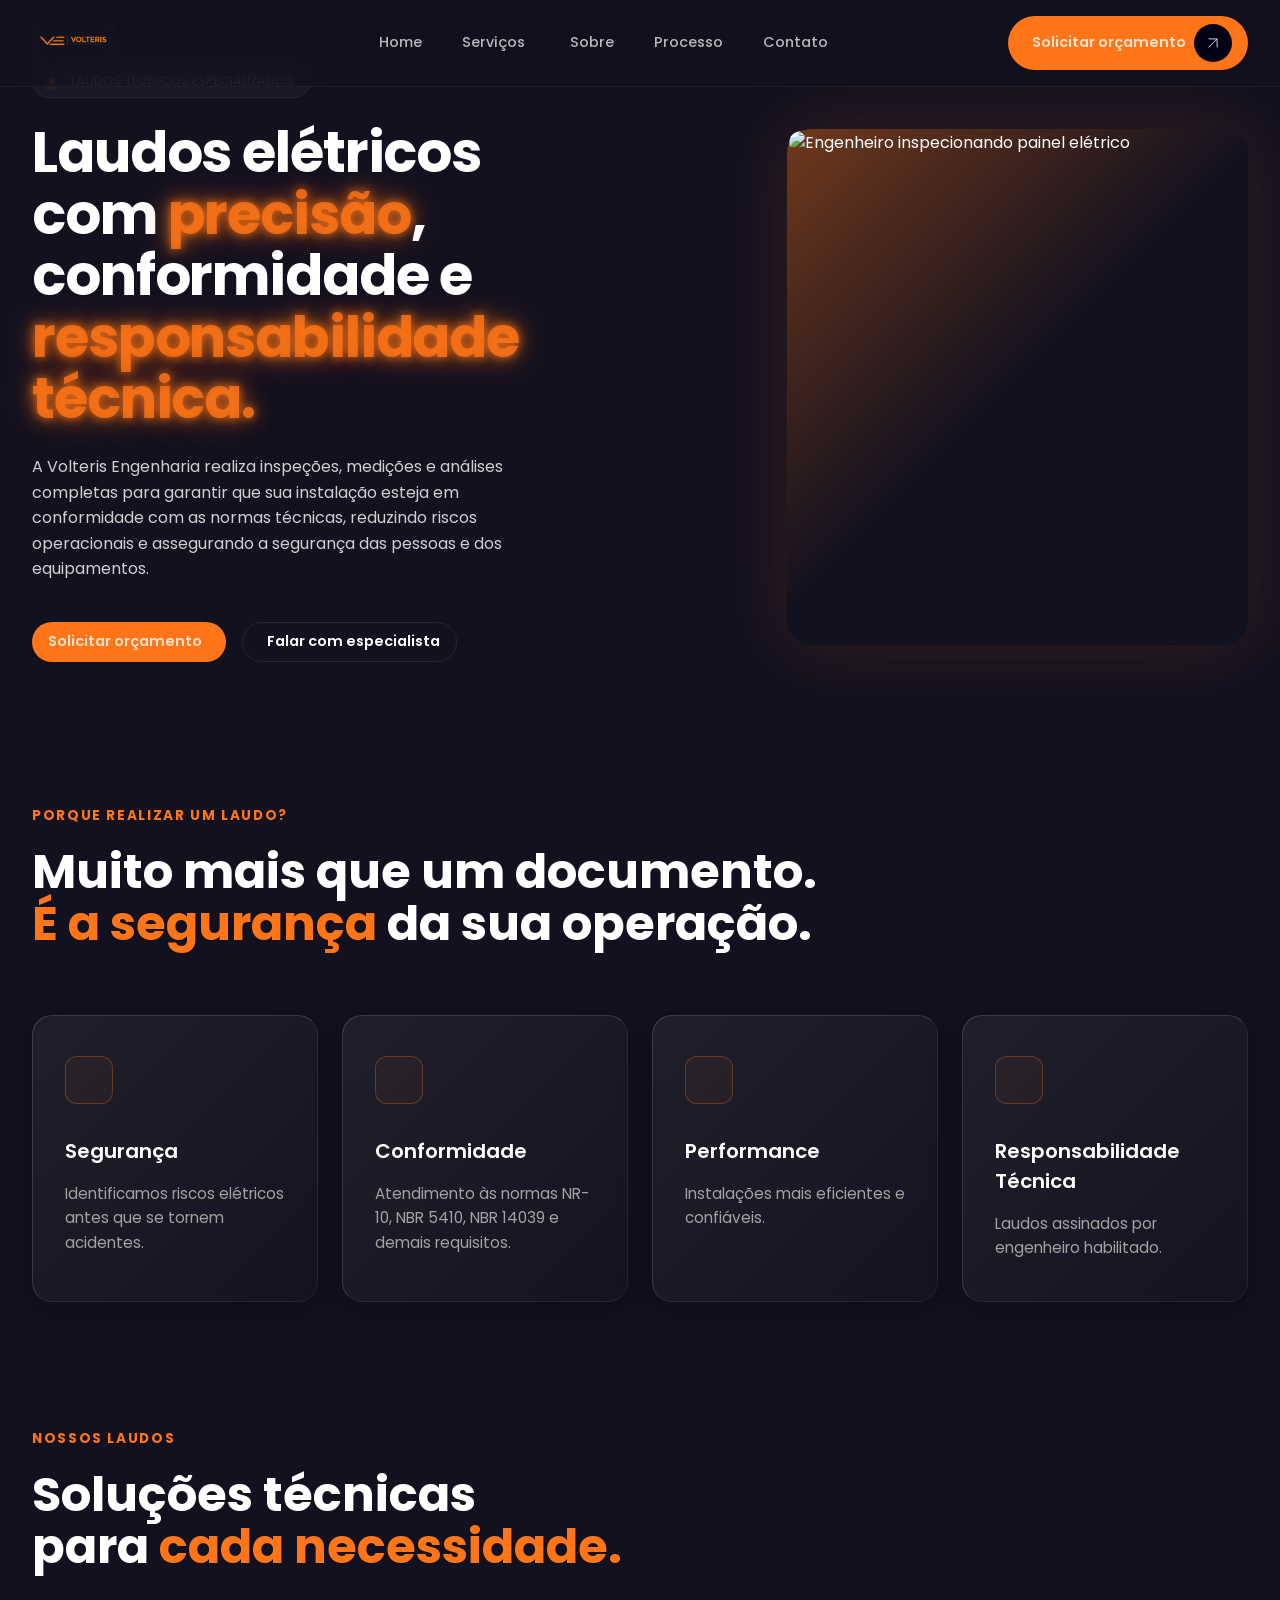
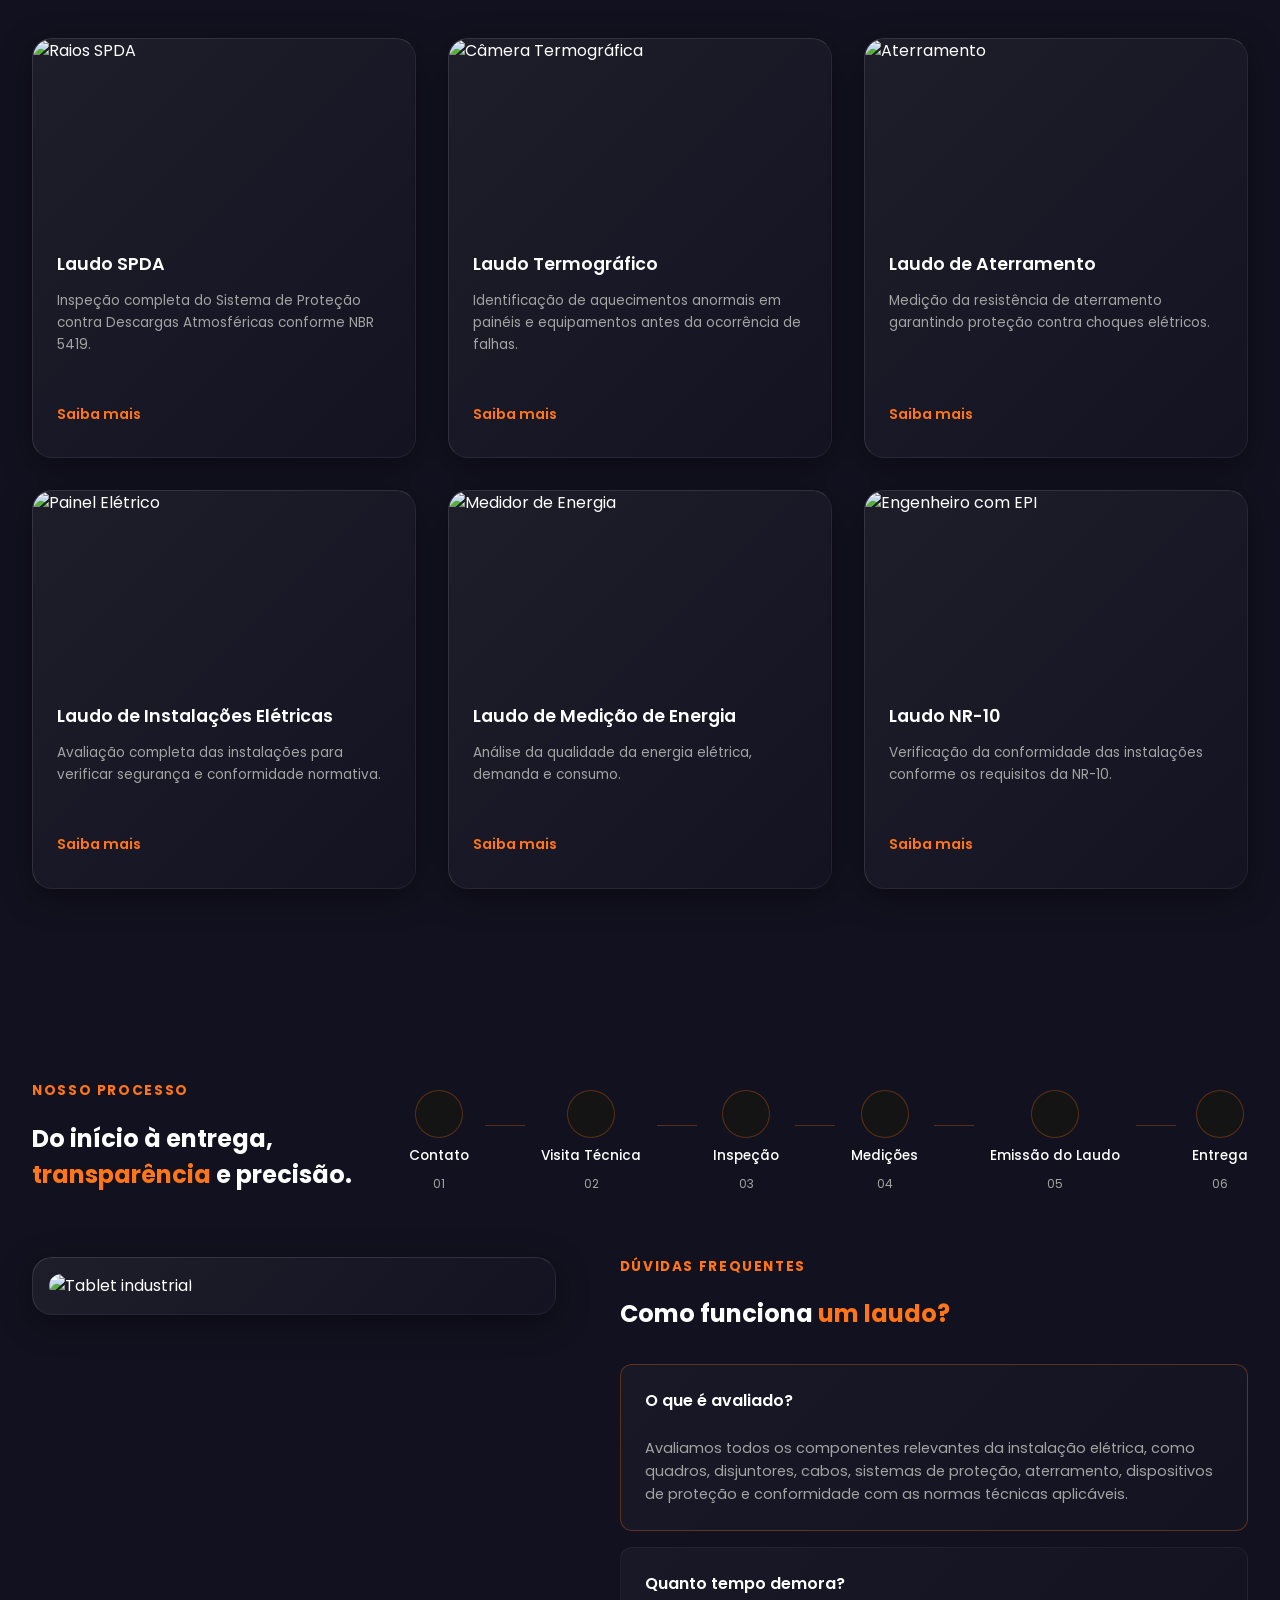
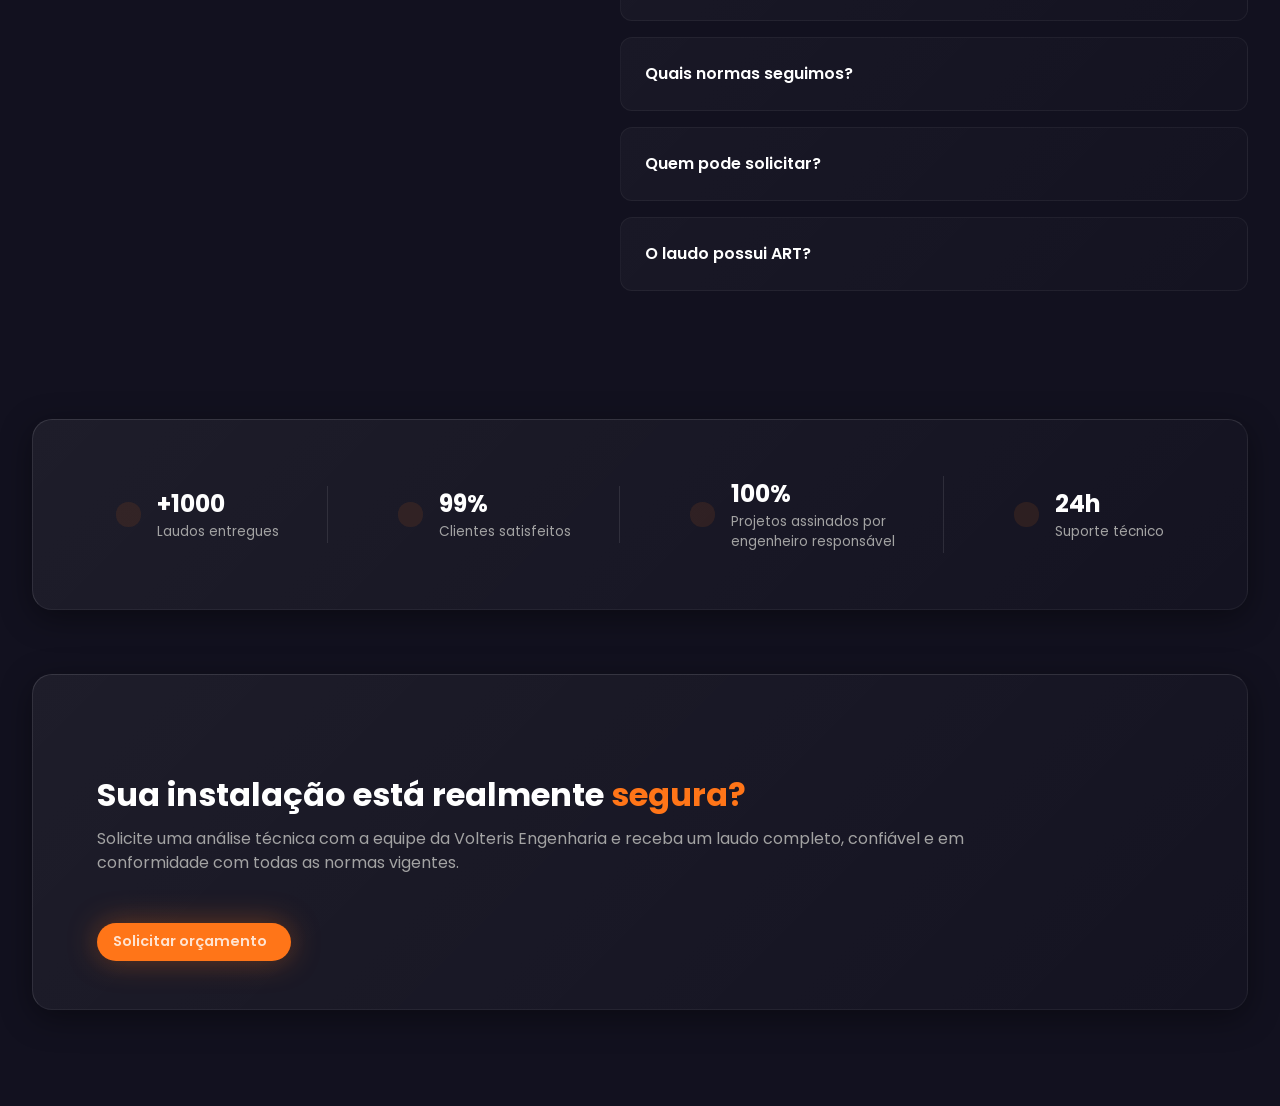
==== laudos.html @ 283591e2 "ataulizado paginas de laudos e projetos Ajustes no style.css e js" ====
<!DOCTYPE html>
<html lang="pt-br">

<head>
    <meta charset="UTF-8">
    <meta name="viewport" content="width=device-width, initial-scale=1.0">
    <title>Volteris Engenharia - Laudos</title>

    <link rel="icon" href="./img/logo-volteris.svg" type="image/xml">
    <link rel="stylesheet" href="./css/reset.css">
    <link rel="stylesheet" href="./css/style.css">
    <link rel="stylesheet" href="./css/responsive.css">
    <link rel="preconnect" href="https://fonts.googleapis.com">
    <link rel="preconnect" href="https://fonts.gstatic.com" crossorigin>
    <link
        href="https://fonts.googleapis.com/css2?family=Poppins:ital,wght@0,100;0,200;0,300;0,400;0,500;0,600;0,700;0,800;0,900;1,100;1,200;1,300;1,400;1,500;1,600;1,700;1,800;1,900&display=swap"
        rel="stylesheet">
    <script src="https://unpkg.com/@phosphor-icons/web"></script>
</head>

<body>

    <div class="preloader" aria-label="Carregando pagina" role="status">
        <div class="preloader-content">
            <img src="./img/logo-volteris.svg" alt="Volteris Engenharia" class="preloader-logo">
            <div class="preloader-bar" aria-hidden="true">
                <span class="preloader-progress" data-loader-progress></span>
            </div>
        </div>
    </div>

    <header class="navbar">
        <div class="container nav-container">
            <div class="logo">
                <div class="logo-icon">
                    <img src="./img/logo-volteris.svg" alt="logo Volteris Engenharia">
                </div>
            </div>

            <nav class="nav-links">
                <a href="#home" class="nav-link">Home</a>
                <div class="dropdown">
                    <a href="#" class="nav-link dropdown-toggle">
                        Serviços <i class="ph ph-caret-down"></i>
                    </a>
                    <ul class="dropdown-menu">
                        <li><a href="projetos.html">Projetos</a></li>
                        <li><a href="laudos.html">Laudos Técnicos</a></li>
                    </ul>
                </div>
                <a href="#sobre" class="nav-link">Sobre</a>
                <a href="#processo" class="nav-link">Processo</a>
                <a href="#contato" class="nav-link">Contato</a>
            </nav>

            <a href="https://wa.me/5547988958961?text=Olá! Gostaria de mais informações." target="_blank"
                class="btn btn-primary cta-btn">
                <i class="ph "></i> Solicitar orçamento
                <img src="./img/seta-icon.svg" alt="">
            </a>
        </div>
    </header>

    <main class="container">
        <!-- Hero Section Laudos -->
        <section class="hero" id="home-laudos">
            <div class="hero-content fade-in">
                <div class="badge">
                    <span class="dot"></span> LAUDOS TÉCNICOS ESPECIALIZADOS
                </div>

                <h1>Laudos elétricos com <span class="highlight">precisão</span>, conformidade e <span
                        class="highlight">responsabilidade técnica.</span></h1>

                <p class="subtitle">
                    A Volteris Engenharia realiza inspeções, medições e análises completas para garantir que sua
                    instalação esteja em conformidade com as normas técnicas, reduzindo riscos operacionais e
                    assegurando a segurança das pessoas e dos equipamentos.
                </p>

                <div class="cta-group">
                    <a href="https://wa.me/5547988958961" target="_blank" class="btn btn-primary">
                        Solicitar orçamento <i class="ph ph-arrow-right"></i>
                    </a>
                    <a href="#contato" class="btn btn-secondary">
                        <i class="ph ph-chat-circle"></i> Falar com especialista
                    </a>
                </div>
            </div>

            <div class="hero-image-wrapper fade-in" data-speed="0.94">
                <img src="https://images.unsplash.com/photo-1621905252507-b35492cc74b4?ixlib=rb-4.0.3&auto=format&fit=crop&w=800&q=80"
                    alt="Engenheiro inspecionando painel elétrico" class="hero-image">
            </div>
        </section>

        <!-- Benefícios Section -->
        <section class="benefits-laudos fade-in" id="beneficios">
            <div class="services-header">
                <span class="kicker">PORQUE REALIZAR UM LAUDO?</span>
                <h2>Muito mais que um documento.<br><span class="text-accent">É a segurança</span> da sua operação.</h2>
            </div>

            <div class="process-grid benefits-grid">
                <div class="process-card">
                    <div class="process-card-top">
                        <div class="service-icon"><i class="ph ph-shield-check"></i></div>
                    </div>
                    <h3>Segurança</h3>
                    <p>Identificamos riscos elétricos antes que se tornem acidentes.</p>
                </div>

                <div class="process-card">
                    <div class="process-card-top">
                        <div class="service-icon"><i class="ph ph-clipboard-text"></i></div>
                    </div>
                    <h3>Conformidade</h3>
                    <p>Atendimento às normas NR-10, NBR 5410, NBR 14039 e demais requisitos.</p>
                </div>

                <div class="process-card">
                    <div class="process-card-top">
                        <div class="service-icon"><i class="ph ph-lightning"></i></div>
                    </div>
                    <h3>Performance</h3>
                    <p>Instalações mais eficientes e confiáveis.</p>
                </div>

                <div class="process-card">
                    <div class="process-card-top">
                        <div class="service-icon"><i class="ph ph-file-signature"></i></div>
                    </div>
                    <h3>Responsabilidade Técnica</h3>
                    <p>Laudos assinados por engenheiro habilitado.</p>
                </div>
            </div>
        </section>

        <!-- Grid de Laudos -->
        <section class="laudos-portfolio fade-in" id="tipos-laudos">
            <div class="services-header">
                <span class="kicker">NOSSOS LAUDOS</span>
                <h2>Soluções técnicas <br>para <span class="text-accent">cada necessidade.</span></h2>
            </div>

            <div class="laudos-grid">
                <!-- Laudo 1 -->
                <a href="#" class="detailed-card glass-panel">
                    <div class="card-img">
                        <img src="https://images.unsplash.com/photo-1596726918804-d922bb0b7ea5?ixlib=rb-4.0.3&auto=format&fit=crop&w=600&q=80"
                            alt="Raios SPDA">
                    </div>
                    <div class="card-body">
                        <h3>Laudo SPDA</h3>
                        <p>Inspeção completa do Sistema de Proteção contra Descargas Atmosféricas conforme NBR 5419.</p>
                        <span class="saiba-mais">Saiba mais <i class="ph ph-arrow-right"></i></span>
                    </div>
                </a>

                <!-- Laudo 2 -->
                <a href="#" class="detailed-card glass-panel">
                    <div class="card-img">
                        <img src="https://images.unsplash.com/photo-1581092580497-e0d23cbdf1dc?ixlib=rb-4.0.3&auto=format&fit=crop&w=600&q=80"
                            alt="Câmera Termográfica">
                    </div>
                    <div class="card-body">
                        <h3>Laudo Termográfico</h3>
                        <p>Identificação de aquecimentos anormais em painéis e equipamentos antes da ocorrência de
                            falhas.</p>
                        <span class="saiba-mais">Saiba mais <i class="ph ph-arrow-right"></i></span>
                    </div>
                </a>

                <!-- Laudo 3 -->
                <a href="#" class="detailed-card glass-panel">
                    <div class="card-img">
                        <img src="https://images.unsplash.com/photo-1621905251189-08b45d6a269e?ixlib=rb-4.0.3&auto=format&fit=crop&w=600&q=80"
                            alt="Aterramento">
                    </div>
                    <div class="card-body">
                        <h3>Laudo de Aterramento</h3>
                        <p>Medição da resistência de aterramento garantindo proteção contra choques elétricos.</p>
                        <span class="saiba-mais">Saiba mais <i class="ph ph-arrow-right"></i></span>
                    </div>
                </a>

                <!-- Laudo 4 -->
                <a href="#" class="detailed-card glass-panel">
                    <div class="card-img">
                        <img src="https://images.unsplash.com/photo-1558227691-41ea78d1f631?ixlib=rb-4.0.3&auto=format&fit=crop&w=600&q=80"
                            alt="Painel Elétrico">
                    </div>
                    <div class="card-body">
                        <h3>Laudo de Instalações Elétricas</h3>
                        <p>Avaliação completa das instalações para verificar segurança e conformidade normativa.</p>
                        <span class="saiba-mais">Saiba mais <i class="ph ph-arrow-right"></i></span>
                    </div>
                </a>

                <!-- Laudo 5 -->
                <a href="#" class="detailed-card glass-panel">
                    <div class="card-img">
                        <img src="https://images.unsplash.com/photo-1551288049-bebda4e38f71?ixlib=rb-4.0.3&auto=format&fit=crop&w=600&q=80"
                            alt="Medidor de Energia">
                    </div>
                    <div class="card-body">
                        <h3>Laudo de Medição de Energia</h3>
                        <p>Análise da qualidade da energia elétrica, demanda e consumo.</p>
                        <span class="saiba-mais">Saiba mais <i class="ph ph-arrow-right"></i></span>
                    </div>
                </a>

                <!-- Laudo 6 -->
                <a href="#" class="detailed-card glass-panel">
                    <div class="card-img">
                        <img src="https://images.unsplash.com/photo-1504917595217-d4dc5ebe6122?ixlib=rb-4.0.3&auto=format&fit=crop&w=600&q=80"
                            alt="Engenheiro com EPI">
                    </div>
                    <div class="card-body">
                        <h3>Laudo NR-10</h3>
                        <p>Verificação da conformidade das instalações conforme os requisitos da NR-10.</p>
                        <span class="saiba-mais">Saiba mais <i class="ph ph-arrow-right"></i></span>
                    </div>
                </a>
            </div>
        </section>

        <!-- Processo e FAQ Section -->
        <section class="process-faq-section fade-in" id="processo-laudos">
            <div class="process-faq-header">
                <div class="header-text">
                    <span class="kicker">NOSSO PROCESSO</span>
                    <h2>Do início à entrega, <br><span class="text-accent">transparência</span> e precisão.</h2>
                </div>
                <div class="timeline-steps">
                    <div class="step">
                        <div class="step-icon"><i class="ph ph-phone-call"></i></div>
                        <span>Contato</span><small>01</small>
                    </div>
                    <div class="step-line"></div>
                    <div class="step">
                        <div class="step-icon"><i class="ph ph-hard-hat"></i></div><span>Visita
                            Técnica</span><small>02</small>
                    </div>
                    <div class="step-line"></div>
                    <div class="step">
                        <div class="step-icon"><i class="ph ph-magnifying-glass"></i></div>
                        <span>Inspeção</span><small>03</small>
                    </div>
                    <div class="step-line"></div>
                    <div class="step">
                        <div class="step-icon"><i class="ph ph-activity"></i></div>
                        <span>Medições</span><small>04</small>
                    </div>
                    <div class="step-line"></div>
                    <div class="step">
                        <div class="step-icon"><i class="ph ph-clipboard-text"></i></div><span>Emissão do
                            Laudo</span><small>05</small>
                    </div>
                    <div class="step-line"></div>
                    <div class="step">
                        <div class="step-icon"><i class="ph ph-check-circle"></i></div>
                        <span>Entrega</span><small>06</small>
                    </div>
                </div>
            </div>

            <div class="faq-grid">
                <div class="faq-image glass-panel">
                    <img src="https://images.unsplash.com/photo-1581092160562-40aa08e78837?ixlib=rb-4.0.3&auto=format&fit=crop&w=800&q=80"
                        alt="Tablet industrial">
                </div>
                <div class="faq-content">
                    <span class="kicker">DÚVIDAS FREQUENTES</span>
                    <h2>Como funciona <span class="text-accent">um laudo?</span></h2>

                    <div class="accordion">
                        <details class="accordion-item" open>
                            <summary>O que é avaliado? <i class="ph ph-minus"></i><i class="ph ph-plus"></i></summary>
                            <p>Avaliamos todos os componentes relevantes da instalação elétrica, como quadros,
                                disjuntores, cabos, sistemas de proteção, aterramento, dispositivos de proteção e
                                conformidade com as normas técnicas aplicáveis.</p>
                        </details>
                        <details class="accordion-item">
                            <summary>Quanto tempo demora? <i class="ph ph-minus"></i><i class="ph ph-plus"></i>
                            </summary>
                            <p>O prazo varia conforme o tamanho e complexidade da instalação, mas geralmente as
                                inspeções são realizadas em um dia, com o laudo emitido em até 5 dias úteis.</p>
                        </details>
                        <details class="accordion-item">
                            <summary>Quais normas seguimos? <i class="ph ph-minus"></i><i class="ph ph-plus"></i>
                            </summary>
                            <p>Trabalhamos em estrita conformidade com as normas regulamentadoras vigentes, como NR-10,
                                NBR 5410, NBR 5419, NBR 14039, entre outras específicas de cada setor.</p>
                        </details>
                        <details class="accordion-item">
                            <summary>Quem pode solicitar? <i class="ph ph-minus"></i><i class="ph ph-plus"></i>
                            </summary>
                            <p>Síndicos, gestores de manutenção, diretores industriais e proprietários de
                                estabelecimentos comerciais ou residenciais que necessitam atestar a segurança elétrica.
                            </p>
                        </details>
                        <details class="accordion-item">
                            <summary>O laudo possui ART? <i class="ph ph-minus"></i><i class="ph ph-plus"></i></summary>
                            <p>Sim. Todos os nossos laudos são assinados por Engenheiros Eletricistas registrados no
                                CREA, acompanhados da respectiva Anotação de Responsabilidade Técnica (ART).</p>
                        </details>
                    </div>
                </div>
            </div>
        </section>

        <!-- Trust Banner Inferior -->
        <section class="trust-banner-section fade-in">
            <div class="trust-banner glass-panel">
                <div class="trust-stats">
                    <div class="trust-stat-item">
                        <i class="ph ph-file-text"></i>
                        <div>
                            <h4>+1000</h4>
                            <p>Laudos entregues</p>
                        </div>
                    </div>
                    <div class="trust-stat-item">
                        <i class="ph ph-users"></i>
                        <div>
                            <h4>99%</h4>
                            <p>Clientes satisfeitos</p>
                        </div>
                    </div>
                    <div class="trust-stat-item">
                        <i class="ph ph-seal-check"></i>
                        <div>
                            <h4>100%</h4>
                            <p>Projetos assinados por<br>engenheiro responsável</p>
                        </div>
                    </div>
                    <div class="trust-stat-item">
                        <i class="ph ph-headset"></i>
                        <div>
                            <h4>24h</h4>
                            <p>Suporte técnico</p>
                        </div>
                    </div>
                </div>
            </div>
        </section>

        <!-- Final CTA -->
        <section class="cta-banner-bottom fade-in">
            <div class="trust-banner glass-panel cta-banner-content">
                <div class="cta-banner-icon">
                    <i class="ph ph-clipboard-text"></i>
                </div>
                <div class="cta-banner-text">
                    <h2>Sua instalação está realmente <span class="text-accent">segura?</span></h2>
                    <p>Solicite uma análise técnica com a equipe da Volteris Engenharia e receba um laudo completo,
                        confiável e em conformidade com todas as normas vigentes.</p>
                </div>
                <a href="#contato" class="btn btn-primary glow-btn">
                    Solicitar orçamento <i class="ph ph-arrow-right"></i>
                </a>
            </div>
        </section>
    </main>

    <script src="https://cdnjs.cloudflare.com/ajax/libs/gsap/3.13.0/gsap.min.js"></script>
    <script src="https://cdnjs.cloudflare.com/ajax/libs/gsap/3.13.0/ScrollTrigger.min.js"></script>
    <script src="https://cdnjs.cloudflare.com/ajax/libs/gsap/3.13.0/ScrollSmoother.min.js"></script>
    <script src="https://cdnjs.cloudflare.com/ajax/libs/gsap/3.13.0/SplitText.min.js"></script>
    <script src="./js/script.js"></script>
</body>

</html>
---- css/style.css ----
:root {
  --bg-color: rgb(18, 17, 31, 100%);
  --surface-color: #141414;
  --surface-border: #262626;
  --text-primary: #ffffff;
  --text-secondary: #a3a3a3;
  --accent-color: #ff7518;
  --accent-hover: #ff8c3a;
}

html {
  scroll-behavior: smooth;
  scroll-padding-top: 6rem;
}

html.has-scroll-smoother {
  scroll-behavior: auto;
}

body {
  background-color: var(--bg-color);
  color: var(--text-primary);
  font-family: poppins, sans-serif;
  line-height: 1.5;
  overflow-x: hidden;
}

body.is-loading {
  overflow: hidden;
}

.preloader {
  position: fixed;
  inset: 0;
  z-index: 9999;
  display: flex;
  align-items: center;
  justify-content: center;
  background-color: var(--bg-color);
  transition:
    opacity 0.45s ease,
    visibility 1s ease;
}

.preloader.is-hidden {
  opacity: 0;
  visibility: hidden;
  pointer-events: none;
}

.preloader-content {
  width: min(320px, calc(100vw - 3rem));
  display: flex;
  flex-direction: column;
  align-items: center;
  gap: 2rem;
}

.preloader-logo {
  width: min(220px, 72vw);
  height: auto;
  padding: 1rem;
  border-radius: 16px;
  background-color: rgba(255, 255, 255, 0.04);
  border: 1px solid rgba(255, 255, 255, 0.08);
  box-shadow: 0 24px 80px rgba(0, 0, 0, 0.28);
}

.preloader-bar {
  width: 100%;
  height: 6px;
  overflow: hidden;
  border-radius: 999px;
  background-color: rgba(255, 255, 255, 0.1);
}

.preloader-progress {
  display: block;
  width: 0%;
  height: 100%;
  border-radius: inherit;
  background: linear-gradient(90deg, var(--accent-color), var(--accent-hover));
  box-shadow: 0 0 18px rgba(255, 117, 24, 0.45);
  transition: width 0.2s ease;
}

.container {
  max-width: 1680px;
  margin: 0 auto;
  padding: 0 2rem;
}

/* Navbar */
.navbar {
  padding: 1rem 0;
  position: fixed;
  top: 0;
  left: 0;
  width: 100%;
  z-index: 1000;
  background-color: rgba(18, 17, 31, 0.78);
  backdrop-filter: blur(16px);
  -webkit-backdrop-filter: blur(16px);
  border-bottom: 1px solid rgba(255, 255, 255, 0.05);
  box-sizing: border-box;
}

#smooth-content {
  padding-top: 5.5rem;
}

.nav-container {
  display: flex;
  justify-content: space-between;
  align-items: center;
}

.logo-icon img {
  width: 50%;
  height: 50%;
  background-color: var(--surface-border);
  border-radius: 10px;
}

.nav-links {
  display: flex;
  gap: 2.5rem;
  align-items: center;
}

.nav-link {
  color: rgb(255, 255, 255, 70%);
  font-size: 0.9rem;
  font-weight: 500;
  transition: color 0.3s ease;
  display: flex;
  align-items: center;
  gap: 0.3rem;
}

.nav-link:hover {
  color: var(--text-primary);
}

/* Dropdown */
.dropdown {
  position: relative;
}

.dropdown-menu {
  position: absolute;
  top: 100%;
  left: 0;
  background: linear-gradient(
    135deg,
    rgba(255, 255, 255, 0.06) 0%,
    rgba(255, 255, 255, 0.01) 100%
  ) !important;
  backdrop-filter: blur(20px);
  -webkit-backdrop-filter: blur(20px);
  border: 1px solid rgba(255, 255, 255, 0.05);
  border-top: 1px solid rgba(255, 255, 255, 0.15);
  border-left: 1px solid rgba(255, 255, 255, 0.15);
  box-shadow: 0 8px 32px 0 rgba(0, 0, 0, 0.3);
  border-radius: 8px;
  padding: 0.5rem 0;
  min-width: 200px;
  list-style: none;
  opacity: 0;
  visibility: hidden;
  transform: translateY(10px);
  transition: all 0.3s cubic-bezier(0.16, 1, 0.3, 1);
}

.dropdown-menu.active {
  opacity: 1;
  visibility: visible;
  transform: translateY(15px); /* Espaçamento da nav */
}

.dropdown-menu li a {
  display: block;
  padding: 0.7rem 1.5rem;
  color: var(--text-secondary);
  font-size: 0.9rem;
  transition:
    background 0.2s,
    color 0.2s;
}

.dropdown-menu li a:hover {
  background-color: rgba(255, 255, 255, 0.05);
  color: var(--accent-color);
}

/* Buttons */
.btn {
  display: inline-flex;
  align-items: center;
  gap: 0.5rem;
  padding: 0.5rem 1rem;
  border-radius: 50px;
  font-weight: 600;
  font-size: 0.9rem;
  cursor: pointer;
  transition: all 0.3s ease;
}

.btn-primary {
  background-color: var(--accent-color);
  color: rgb(255, 255, 255, 0.8);
  border: none;
}

.btn-primary:hover {
  background-color: var(--accent-hover);
  box-shadow: 0 4px 20px rgba(255, 117, 24, 0.3);
}

.btn-secondary {
  background-color: transparent;
  color: var(--text-primary);
  border: 1px solid var(--surface-border);
}

.btn-secondary:hover {
  border-color: var(--text-secondary);
  background-color: rgba(255, 255, 255, 0.05);
}

/* Hero Section */
.hero {
  display: grid;
  grid-template-columns: 1fr 1fr;
  gap: 4rem;
  align-items: center;
  padding: 4rem 0rem 2rem 0;
}

.badge {
  display: inline-flex;
  align-items: center;
  gap: 1rem;
  background-color: rgba(255, 255, 255, 0.03);
  border: 1px solid var(--surface-border);
  padding: 0.4rem 1rem;
  border-radius: 50px;
  font-size: 0.8rem;
  color: var(--text-secondary);
  margin-bottom: 1.5rem;
}

.dot {
  width: 6px;
  height: 6px;
  background-color: var(--accent-color);
  border-radius: 50%;
  box-shadow: 0 0 8px var(--accent-color);
}

.hero h1 {
  font-size: 3.5rem;
  line-height: 1.1;
  font-weight: 700;
  margin-bottom: 1.5rem;
  letter-spacing: -0.02em;
}

.highlight {
  color: rgb(255, 117, 24, 0.8);
  text-shadow:
    0 0 10px rgba(255, 117, 24, 0.8),
    /* Brilho interno mais forte */ 0 0 20px rgba(255, 117, 24, 0.6),
    /* Brilho médio */ 0 0 40px rgba(255, 117, 24, 0.4); /* Brilho externo mais espalhado */
}

.subtitle {
  color: rgb(255, 255, 255, 0.8);
  font-size: 1rem;
  line-height: 1.6;
  margin-bottom: 2.5rem;
  max-width: 90%;
}

.cta-group {
  display: flex;
  gap: 1rem;
  margin-bottom: 3rem;
}

.features-list {
  display: flex;
  gap: 1.5rem;
  flex-wrap: wrap;
}

.feature-item {
  display: flex;
  align-items: center;
  gap: 0.4rem;
  color: var(--text-secondary);
  font-size: 0.85rem;
}

.feature-item i {
  color: var(--accent-color);
  font-size: 1.1rem;
}

/* Hero Image */
.hero-image-wrapper {
  width: 80%;
  height: 80%;
  position: relative;
  border-radius: 24px;
  padding: 2px;
  background: linear-gradient(
    135deg,
    rgba(255, 117, 24, 0.4) 0%,
    transparent 50%,
    transparent 100%
  );
  box-shadow: 0 0 80px rgba(255, 117, 24, 0.15);
  margin-left: auto;
  max-width: 90%;
}

.hero-image {
  width: 100%;
  height: auto;
  border-radius: 22px;
  display: block;
  object-fit: cover;
}

.hero-content {
  max-width: 1200px;
}

.image-overlay-card {
  position: absolute;
  bottom: 24px;
  left: 24px;
  right: 24px;
  background: linear-gradient(
    135deg,
    rgba(255, 255, 255, 0.06) 0%,
    rgba(255, 255, 255, 0.01) 100%
  ) !important;
  backdrop-filter: blur(20px);
  -webkit-backdrop-filter: blur(20px);
  border: 1px solid rgba(255, 255, 255, 0.05);
  border-top: 1px solid rgba(255, 255, 255, 0.15);
  border-left: 1px solid rgba(255, 255, 255, 0.15);
  box-shadow: 0 8px 32px 0 rgba(0, 0, 0, 0.3);
  border-radius: 16px;
  padding: 1.2rem 1.5rem;
  display: flex;
  justify-content: space-between;
  align-items: center;
}

.overlay-text {
  display: flex;
  flex-direction: column;
}

.overlay-text strong {
  font-size: 0.95rem;
  font-weight: 600;
}

.overlay-text span {
  font-size: 0.8rem;
  color: var(--text-secondary);
}

.dot-orange {
  width: 8px;
  height: 8px;
  background-color: var(--accent-color);
  border-radius: 50%;
}

/* Stats Section */
.stats {
  display: grid;
  grid-template-columns: repeat(4, 1fr);
  background: linear-gradient(
    135deg,
    rgba(255, 255, 255, 0.06) 0%,
    rgba(255, 255, 255, 0.01) 100%
  ) !important;
  backdrop-filter: blur(20px);
  -webkit-backdrop-filter: blur(20px);
  border: 1px solid rgba(255, 255, 255, 0.05);
  border-top: 1px solid rgba(255, 255, 255, 0.15);
  border-left: 1px solid rgba(255, 255, 255, 0.15);
  box-shadow: 0 8px 32px 0 rgba(0, 0, 0, 0.3);
  border-radius: 20px;
  padding: 1.5rem 0rem;
  margin-top: 4rem;
  margin-bottom: 4rem;
  text-align: center;
}

.stat-item {
  border-right: 1px solid var(--surface-border);
}

.stat-item:last-child {
  border-right: none;
}

.stat-item h2 {
  color: var(--accent-color);
  font-size: 2.5rem;
  font-weight: 700;
  margin-bottom: 0.3rem;
}

.stat-item p {
  color: var(--text-secondary);
  font-size: 0.9rem;
}

/* Utils / Animations */
.fade-in {
  opacity: 0;
  will-change: opacity, transform;
}

.fade-in.visible {
  opacity: 1;
  transform: translateY(0);
}

.split-reveal {
  overflow-wrap: normal;
  word-break: normal;
  hyphens: none;
}

.split-line,
.split-line-mask {
  overflow: hidden;
}

.split-line {
  display: block;
  will-change: opacity, transform;
}

.split-word {
  display: inline-block;
  will-change: opacity, transform;
}

/* =========================================
   SEÇÃO DE SERVIÇOS
   ========================================= */

.services-section {
  padding: 6rem 0;
  border-top: 1px solid var(--surface-border); /* Linha divisória opcional, pode remover se não quiser */
}

/* Cabeçalho da Seção */
.services-header {
  max-width: 800px;
  margin-bottom: 4rem;
}

.kicker {
  display: block;
  color: var(--accent-color);
  font-size: 0.85rem;
  font-weight: 700;
  text-transform: uppercase;
  letter-spacing: 0.12em;
  margin-bottom: 1.2rem;
}

.services-header h2 {
  font-size: 3rem;
  line-height: 1.1;
  font-weight: 700;
  margin-bottom: 1.5rem;
  color: var(--text-primary);
}

.services-header p {
  color: var(--text-secondary);
  font-size: 1.1rem;
  line-height: 1.6;
  max-width: 600px;
}

/* Grid de Cards */
.services-grid {
  display: grid;
  grid-template-columns: repeat(3, 1fr);
  gap: 1.5rem;
}

.service-content {
  position: relative;
  z-index: 2;
  border-radius: 24px;
}

.luz {
  position: absolute;
  top: 0;
  left: 0;
  opacity: 0;
  width: 260px;
  height: 260px;
  border-radius: 50%;
  pointer-events: none;
  background: radial-gradient(
    circle,
    rgba(255, 117, 24, 0.55) 0%,
    rgba(255, 117, 24, 0.28) 35%,
    rgba(255, 117, 24, 0) 70%
  );
  filter: blur(105px);
  transform: translate(-50%, -50%);
  z-index: 1;
  transition: opacity 0.25s ease;
}

/* Design do Card */
.service-card {
  position: relative;
  overflow: hidden;
  isolation: isolate;
  background: linear-gradient(
    135deg,
    rgba(255, 255, 255, 0.06) 0%,
    rgba(255, 255, 255, 0.01) 100%
  ) !important;
  backdrop-filter: blur(80px);
  -webkit-backdrop-filter: blur(20px);
  border: 1px solid rgba(255, 255, 255, 0.05);
  border-top: 1px solid rgba(255, 255, 255, 0.15);
  border-left: 1px solid rgba(255, 255, 255, 0.15);
  box-shadow: 0 8px 32px 0 rgba(0, 0, 0, 0.3);
  border-radius: 24px;
  padding: 2.5rem;
  display: flex;
  flex-direction: column;
  gap: 2rem;
  text-decoration: none;
  transition: all 0.3s cubic-bezier(0.16, 1, 0.3, 1);
}

.service-card:hover {
  background-color: rgba(20, 20, 20, 0.8);
  border-radius: rgba(255, 117, 24, 0.4);
  transform: translateY(-5px);
  box-shadow: 0 10px 30px rgba(0, 0, 0, 0.5);
}

/* Parte superior do Card (Ícone e Seta) */
.service-card-top {
  position: relative;
  z-index: 2;
  display: flex;
  justify-content: space-between;
  align-items: flex-start;
}

.service-icon {
  width: 48px;
  height: 48px;
  border-radius: 12px;
  border: 1px solid rgba(255, 117, 24, 0.3); /* Bordinha laranja no ícone */
  background-color: rgba(
    255,
    117,
    24,
    0.05
  ); /* Fundo laranja bem translúcido */
  display: flex;
  align-items: center;
  justify-content: center;
  color: var(--accent-color);
  font-size: 1.5rem;
}

.service-arrow {
  color: var(--text-secondary);
  font-size: 1.2rem;
  transition:
    color 0.3s ease,
    transform 0.3s ease;
}

/* Animação da setinha ao focar no card */
.service-card:hover .service-arrow {
  color: var(--accent-color);
  transform: translate(2px, -2px); /* Puxa a setinha para a diagonal */
}

/* Textos do Card */
.service-content h3 {
  font-size: 1.25rem;
  font-weight: 600;
  color: var(--text-primary);
  margin-bottom: 1rem;
}

.service-content p {
  font-size: 0.95rem;
  color: var(--text-secondary);
  line-height: 1.6;
}

/* =========================================
   SEÇÃO SOBRE A EMPRESA
   ========================================= */

.about-section {
  padding: 8rem 0; /* Espaçamento generoso para respiro na tela de 1680px */
}

.about-grid {
  display: grid;
  grid-template-columns: 1fr 1fr;
  gap: 8rem; /* Distância entre a imagem e o texto */
  align-items: center;
}

/* Coluna da Imagem e Efeito Neon */
.about-image-wrapper {
  position: relative;
  border-radius: 24px;
  padding: 2px;
  /* Gradiente e sombra mantendo o padrão da Hero */
  background: linear-gradient(
    135deg,
    rgba(255, 117, 24, 0.4) 0%,
    transparent 40%,
    transparent 100%
  );
  box-shadow: 0 0 60px rgba(255, 117, 24, 0.15);
  max-width: 95%; /* Evita que a imagem fique larga demais */
}

.about-image {
  width: 100%;
  height: auto;
  border-radius: 22px;
  display: block;
  object-fit: cover;
}

/* Card Flutuante de Certificação */
.certification-card {
  position: absolute;
  bottom: -20px;
  right: -20px;
  background-color: rgba(20, 20, 20, 0.1) !important;
  backdrop-filter: blur(50px);
  -webkit-backdrop-filter: blur(12px);
  border: 1px solid rgba(255, 255, 255, 0.08);
  box-shadow: 0 8px 32px rgba(0, 0, 0, 0.3);
  padding: 1.5rem 2rem;
  display: flex;
  flex-direction: column;
  box-shadow: 0 15px 40px rgba(0, 0, 0, 0.6);
  z-index: 10;
}

.certification-card strong {
  color: var(--accent-color);
  font-size: 1.8rem;
  font-weight: 700;
  line-height: 1.2;
}

.certification-card span {
  color: var(--text-secondary);
  font-size: 0.85rem;
  margin-top: 0.2rem;
}

/* Coluna de Texto */
.about-content h2 {
  font-size: 3rem;
  line-height: 1.1;
  font-weight: 700;
  margin-bottom: 2rem;
  color: var(--text-primary);
  letter-spacing: -0.02em;
}

.about-content p {
  color: var(--text-secondary);
  font-size: 1.05rem;
  line-height: 1.7;
  margin-bottom: 1.5rem;
}

/* Grid de Diferenciais (Checkmarks) */
.about-features {
  display: grid;
  grid-template-columns: 1fr 1fr;
  gap: 1.5rem;
  margin-top: 3rem;
}

.about-feature-item {
  display: flex;
  align-items: center;
  gap: 0.8rem;
  color: var(--text-primary);
  font-size: 0.95rem;
  font-weight: 500;
}

.about-feature-item i {
  color: var(--accent-color);
  font-size: 1.4rem; /* Ícone com destaque laranja */
}

/* =========================================
   SEÇÃO COMO TRABALHAMOS (PROCESSO)
   ========================================= */

.process-section {
  padding: 8rem 0;
}

.process-header {
  text-align: center;
  margin-bottom: 5rem;
  display: flex;
  flex-direction: column;
  align-items: center;
}

.process-header h2 {
  font-size: 3rem;
  line-height: 1.1;
  font-weight: 700;
  color: var(--text-primary);
  letter-spacing: -0.02em;
}

/* Grid de 4 Colunas */
.process-grid {
  display: grid;
  grid-template-columns: repeat(4, 1fr);
  gap: 1.5rem;
}

/* Estilo do Card (reaproveitando a lógica de hover dos serviços) */
.process-card {
  background: linear-gradient(
    135deg,
    rgba(255, 255, 255, 0.06) 0%,
    rgba(255, 255, 255, 0.01) 100%
  ) !important;
  backdrop-filter: blur(20px);
  -webkit-backdrop-filter: blur(20px);
  border: 1px solid rgba(255, 255, 255, 0.05);
  border-top: 1px solid rgba(255, 255, 255, 0.15);
  border-left: 1px solid rgba(255, 255, 255, 0.15);
  box-shadow: 0 8px 32px 0 rgba(0, 0, 0, 0.3);
  border-radius: 20px;
  padding: 2.5rem 2rem;
  display: flex;
  flex-direction: column;
  transition: all 0.3s cubic-bezier(0.16, 1, 0.3, 1);
}

.process-card:hover {
  background-color: rgba(20, 20, 20, 0.8);
  border-color: rgba(255, 117, 24, 0.8);
  transform: translateY(-5px);
  box-shadow: 0 10px 30px rgba(0, 0, 0, 0.5);
}

/* Topo do card com Número e Ícone */
.process-card-top {
  display: flex;
  align-items: center;
  gap: 0.5rem;
  margin-bottom: 2rem;
}

/* Número grande em background sutil */
.process-number {
  font-size: 4rem;
  font-weight: 700;
  line-height: 0.8;
  color: rgba(255, 117, 24, 0.7); /* Laranja escurecido e transparente */
  letter-spacing: -0.05em;
}

/* Ícone circular alinhado com o número */
.process-card-top .process-icon {
  width: 44px;
  height: 44px;
  border-radius: 50%;
  border: 1px solid rgba(255, 117, 24, 0.3);
  background-color: transparent;
  display: flex;
  align-items: center;
  justify-content: center;
  color: var(--accent-color);
  font-size: 1.2rem;
  margin-left: -15px; /* Puxa o ícone levemente para cima do número para dar um efeito de profundidade */
  background-color: var(
    --surface-color
  ); /* Garante que o ícone cubra a parte do número que fica embaixo */
}

/* Textos do Card */
.process-card h3 {
  font-size: 1.25rem;
  font-weight: 600;
  color: var(--text-primary);
  margin-bottom: 1rem;
}

.process-card p {
  font-size: 0.95rem;
  color: var(--text-secondary);
  line-height: 1.6;
}

/* =========================================
   SEÇÃO DE DEPOIMENTOS
   ========================================= */

.testimonials-section {
  padding: 8rem 0;
}

.testimonials-header {
  text-align: center;
  margin-bottom: 5rem;
  display: flex;
  flex-direction: column;
  align-items: center;
}

.testimonials-header h2 {
  font-size: 3rem;
  line-height: 1.1;
  font-weight: 700;
  color: var(--text-primary);
  letter-spacing: -0.02em;
}

/* Grid de 3 Colunas */
.testimonials-stack-wrapper {
  position: relative;
  display: flex;
  flex-direction: column;
  align-items: center;
  min-height: 700px;
  overflow: hidden;
  padding: 1rem 1rem 4rem;
}

.testimonials-stack {
  position: relative;
  width: 350px;
  height: 570px;
  transform: translateX(-85px);
}

/* Estilo do Card reaproveitando a mesma base do "Como trabalhamos" */
.testimonial-card {
  position: absolute;
  top: 0;
  left: 0;
  width: 350px;
  min-height: 450px;
  background: linear-gradient(
    135deg,
    rgba(255, 255, 255, 0.06) 0%,
    rgba(255, 255, 255, 0.01) 100%
  ) !important;
  backdrop-filter: blur(20px);
  -webkit-backdrop-filter: blur(20px);
  border: 1px solid rgba(255, 255, 255, 0.05);
  border-top: 1px solid rgba(255, 255, 255, 0.15);
  border-left: 1px solid rgba(255, 255, 255, 0.15);
  box-shadow: 0 8px 32px 0 rgba(0, 0, 0, 0.3);
  border-radius: 18px;
  padding: 2rem;
  display: flex;
  flex-direction: column;
  align-items: center;
  user-select: none;
  touch-action: pan-y;
  transition:
    transform 0.35s ease,
    opacity 0.35s ease,
    border-color 0.3s ease,
    box-shadow 0.3s ease;
}

.testimonial-card[data-position="front"] {
  z-index: 3;
  cursor: grab;
  transform: translateX(0) rotate(-6deg);
}

.testimonial-card[data-position="front"]:active {
  cursor: grabbing;
}

.testimonial-card[data-position="middle"] {
  z-index: 2;
  transform: translateX(33%) rotate(0deg);
}

.testimonial-card[data-position="back"] {
  z-index: 1;
  transform: translateX(66%) rotate(6deg);
}

.testimonial-card.is-dragging {
  transition: none;
}

.testimonial-card[data-position="front"]:hover,
.testimonial-card[data-position="front"]:focus-within {
  background-color: rgba(20, 20, 20, 0.8);
  border-color: rgba(255, 117, 24, 0.4);
  box-shadow: 0 10px 30px rgba(0, 0, 0, 0.5);
}

.testimonial-card[data-position="middle"] .testimonial-quote,
.testimonial-card[data-position="middle"] .testimonial-stars,
.testimonial-card[data-position="middle"] .testimonial-text,
.testimonial-card[data-position="middle"] .testimonial-divider,
.testimonial-card[data-position="middle"] .testimonial-author,
.testimonial-card[data-position="back"] .testimonial-quote,
.testimonial-card[data-position="back"] .testimonial-stars,
.testimonial-card[data-position="back"] .testimonial-text,
.testimonial-card[data-position="back"] .testimonial-divider,
.testimonial-card[data-position="back"] .testimonial-author {
  opacity: 0;
  visibility: hidden;
}

.testimonial-avatar {
  width: 7.5rem;
  height: 7.5rem;
  border-radius: 50%;
  border: 2px solid rgba(255, 117, 24, 0.35);
  background-color: rgba(255, 255, 255, 0.08);
  object-fit: cover;
  pointer-events: none;
  margin-bottom: 1.25rem;
}

/* Ícone de aspas vazado seguindo a imagem */
.testimonial-quote {
  font-size: 2.8rem;
  margin-bottom: 0.75rem;
  line-height: 1;
}

.testimonial-quote i {
  /* Truque do CSS para deixar o ícone apenas com contorno laranja */
  color: transparent;
  -webkit-text-stroke: 2px var(--accent-color);
}

/* Estrelas laranjas */
.testimonial-stars {
  display: flex;
  gap: 0.2rem;
  color: var(--accent-color);
  margin-bottom: 1.25rem;
  font-size: 1.2rem;
}

/* Texto do depoimento */
.testimonial-text {
  font-size: 1rem;
  color: var(--text-primary);
  line-height: 1.6;
  margin-bottom: 1.5rem;
  text-align: center;
  flex-grow: 1; /* Joga a linha e o autor para o rodapé do card, mantendo o tamanho parelho */
}

/* Linha divisória sutil */
.testimonial-divider {
  width: 100%;
  border: none;
  border-top: 1px solid var(--surface-border);
  margin-bottom: 1.5rem;
}

/* Autor */
.testimonial-author {
  display: flex;
  flex-direction: column;
  align-items: center;
  text-align: center;
}

.testimonial-author strong {
  color: var(--text-primary);
  font-size: 1rem;
  font-weight: 600;
  margin-bottom: 0.2rem;
}

.testimonial-author span {
  color: var(--text-secondary);
  font-size: 0.85rem;
}

.testimonial-shuffle {
  position: relative;
  z-index: 5;
  width: 48px;
  height: 48px;
  margin-top: 0;
  border: 1px solid rgba(255, 117, 24, 0.35);
  border-radius: 50%;
  display: inline-flex;
  align-items: center;
  justify-content: center;
  background-color: rgba(255, 117, 24, 0.1);
  color: var(--accent-color);
  font-size: 1.3rem;
  cursor: pointer;
  transition:
    background-color 0.3s ease,
    transform 0.3s ease,
    border-color 0.3s ease;
}

.testimonial-shuffle:hover {
  background-color: rgba(255, 117, 24, 0.18);
  border-color: rgba(255, 117, 24, 0.6);
  transform: translateY(-2px);
}

/* =========================================
   SEÇÃO CTA (CALL TO ACTION) FINAL
   ========================================= */

.cta-section {
  padding: 2rem 0 8rem 0;
}

.cta-card {
  background: linear-gradient(
    135deg,
    rgba(255, 255, 255, 0.06) 0%,
    rgba(255, 255, 255, 0.01) 100%
  ) !important;
  backdrop-filter: blur(20px);
  -webkit-backdrop-filter: blur(20px);
  border: 1px solid rgba(255, 255, 255, 0.05);
  border-top: 1px solid rgba(255, 255, 255, 0.15);
  border-left: 1px solid rgba(255, 255, 255, 0.15);
  box-shadow: 0 8px 32px 0 rgba(0, 0, 0, 0.3);
  border-radius: 24px;
  padding: 5rem 2rem;
  text-align: center;
  display: flex;
  flex-direction: column;
  align-items: center;
  max-width: 1200px;
  margin: 0 auto;
}

.cta-card h2 {
  font-size: 3rem;
  line-height: 1.2;
  font-weight: 700;
  color: var(--text-primary);
  margin-bottom: 1.5rem;
  letter-spacing: -0.02em;
}

.cta-card p {
  color: var(--text-secondary);
  font-size: 1.1rem;
  line-height: 1.6;
  margin-bottom: 3rem;
  max-width: 650px;
}

.cta-buttons {
  display: flex;
  gap: 1.5rem;
  justify-content: center;
  align-items: center;
}

.glow-btn {
  box-shadow: 0 0 30px rgba(255, 117, 24, 0.35);
}

.glow-btn:hover {
  box-shadow: 0 0 45px rgba(255, 117, 24, 0.5);
  transform: translateY(-2px);
}

.phone-btn {
  background-color: var(--surface-color);
}

.phone-btn i {
  color: var(--accent-color);
  font-size: 1.2rem;
}

/* =========================================
   SEÇÃO DE CONTATO / FORMULÁRIO
   ========================================= */

.contact-section {
  padding: 4rem 0 8rem 0;
}

.contact-card-wrapper {
  background: linear-gradient(
    135deg,
    rgba(255, 255, 255, 0.06) 0%,
    rgba(255, 255, 255, 0.01) 100%
  ) !important;
  backdrop-filter: blur(20px);
  -webkit-backdrop-filter: blur(20px);
  border: 1px solid rgba(255, 255, 255, 0.05);
  border-top: 1px solid rgba(255, 255, 255, 0.15);
  border-left: 1px solid rgba(255, 255, 255, 0.15);
  box-shadow: 0 8px 32px 0 rgba(0, 0, 0, 0.3);
  border-radius: 24px;
  padding: 5rem 4rem;
  max-width: 1400px;
  margin: 0 auto;
  box-shadow: 0 0 60px rgba(255, 117, 24, 0.03);
}

.contact-grid {
  display: grid;
  grid-template-columns: 1fr 1.2fr;
  gap: 6rem;
  align-items: flex-start;
}

/* Coluna de Informações */
.contact-info h2 {
  font-size: 2.8rem;
  line-height: 1.15;
  font-weight: 700;
  color: var(--text-primary);
  margin-bottom: 1.5rem;
  letter-spacing: -0.02em;
}

.contact-info > p {
  color: var(--text-secondary);
  font-size: 1.05rem;
  line-height: 1.6;
  margin-bottom: 3rem;
}

.contact-channels {
  display: flex;
  flex-direction: column;
  gap: 2rem;
}

.channel-item {
  display: flex;
  align-items: center;
  gap: 1.2rem;
}

.channel-icon {
  width: 48px;
  height: 48px;
  border-radius: 12px;
  border: 1px solid rgba(255, 117, 24, 0.3);
  background-color: rgba(255, 117, 24, 0.05);
  display: flex;
  align-items: center;
  justify-content: center;
  color: var(--accent-color);
  font-size: 1.4rem;
  flex-shrink: 0;
}

.channel-text {
  display: flex;
  flex-direction: column;
}

.channel-text span {
  font-size: 0.8rem;
  color: var(--text-secondary);
  text-transform: uppercase;
  letter-spacing: 0.05em;
  margin-bottom: 0.2rem;
}

.channel-text strong {
  font-size: 1rem;
  color: var(--text-primary);
  font-weight: 600;
}

/* Coluna do Formulário */
.contact-form {
  display: flex;
  flex-direction: column;
  gap: 1.5rem;
}

.form-row {
  display: grid;
  grid-template-columns: 1fr 1fr;
  gap: 1.5rem;
}

.form-group {
  display: flex;
  flex-direction: column;
  gap: 0.5rem;
}

.form-group.full-width {
  grid-column: span 2;
}

.form-group label {
  font-size: 0.85rem;
  font-weight: 500;
  color: var(--text-primary);
}

.contact-form input,
.contact-form textarea {
  background: linear-gradient(
    135deg,
    rgba(255, 255, 255, 0.06) 0%,
    rgba(255, 255, 255, 0.01) 100%
  ) !important;
  backdrop-filter: blur(20px);
  -webkit-backdrop-filter: blur(20px);
  border: 1px solid rgba(255, 255, 255, 0.05);
  border-top: 1px solid rgba(255, 255, 255, 0.15);
  border-left: 1px solid rgba(255, 255, 255, 0.15);
  box-shadow: 0 8px 32px 0 rgba(0, 0, 0, 0.3);
  border-radius: 12px;
  padding: 0.9rem 1.2rem;
  color: var(--text-primary);
  font-family: "Poppins", sans-serif;
  font-size: 0.95rem;
  outline: none;
  transition: all 0.3s ease;
}

.contact-form input::placeholder,
.contact-form textarea::placeholder {
  color: #555555;
}

.contact-form input:focus,
.contact-form textarea:focus {
  border-color: var(--accent-color);
  box-shadow: 0 0 15px rgba(255, 117, 24, 0.15);
}

.contact-form textarea {
  resize: vertical;
  min-height: 120px;
}

.submit-btn {
  width: 100%;
  justify-content: center;
  margin-top: 1rem;
  padding: 1rem;
}

/* =========================================
   RODAPÉ (FOOTER)
   ========================================= */

.footer {
  border-top: 1px solid var(--surface-border);
  padding: 5rem 0 2rem 0;
  background-color: var(--bg-color);
}

.footer-container {
  max-width: 1680px;
}

.footer-grid {
  display: grid;
  grid-template-columns: 1.5fr 1fr 1fr 1fr;
  gap: 4rem;
  padding-bottom: 4rem;
  border-bottom: 1px solid var(--surface-border);
}

/* Coluna da Marca */
.footer-col-brand p {
  color: var(--text-secondary);
  font-size: 0.95rem;
  line-height: 1.6;
  margin: 1.5rem 0 2rem 0;
  max-width: 320px;
}

.footer-socials {
  display: flex;
  gap: 1rem;
}

.social-icon {
  width: 40px;
  height: 40px;
  border-radius: 50%;
  border: 1px solid var(--surface-border);
  background-color: rgba(255, 255, 255, 0.02);
  display: flex;
  align-items: center;
  justify-content: center;
  color: var(--text-secondary);
  font-size: 1.1rem;
  transition: all 0.3s ease;
}

.social-icon:hover {
  border-color: var(--accent-color);
  color: var(--accent-color);
  background-color: rgba(255, 117, 24, 0.05);
  transform: translateY(-2px);
}

/* Colunas de Links */
.footer-col-links h4 {
  font-size: 0.85rem;
  font-weight: 700;
  text-transform: uppercase;
  letter-spacing: 0.1em;
  color: var(--text-primary);
  margin-bottom: 1.5rem;
}

.footer-col-links ul {
  list-style: none;
  display: flex;
  flex-direction: column;
  gap: 0.8rem;
}

.footer-col-links ul li a {
  color: var(--text-secondary);
  font-size: 0.9rem;
  transition: color 0.3s ease;
}

.footer-col-links ul li a:hover {
  color: var(--accent-color);
}

/* Rodapé Inferior */
.footer-bottom {
  display: flex;
  justify-content: space-between;
  align-items: center;
  padding-top: 2rem;
}

.footer-copy {
  display: flex;
  align-items: center;
  gap: 0.5rem;
  color: var(--text-secondary);
  font-size: 0.9rem;
}

.footer-copy i {
  color: var(--accent-color);
}

.footer-legal {
  color: var(--text-secondary);
  font-size: 0.9rem;
}
/* =========================================
   PÁGINA DE SERVIÇOS (INTERNA)
   ========================================= */
.services-page {
  padding: 2rem 0 6rem 0;
  background-color: var(--bg-color);
  background-image: radial-gradient(
    circle at 80% 20%,
    rgba(255, 117, 24, 0.05) 0%,
    transparent 50%
  );
}

.services-container {
  max-width: 1720px; /* Container bem largo para acomodar os 5 cards */
  margin: 0 auto;
  padding: 0 2rem;
}

/* --- Hero Section --- */
.services-hero {
  margin-bottom: 4rem;
  max-width: 800px;
}

.services-hero .kicker {
  display: flex;
  align-items: center;
  gap: 0.5rem;
  color: var(--text-secondary);
  font-size: 0.85rem;
  text-transform: uppercase;
  letter-spacing: 0.1em;
  font-weight: 600;
  margin-bottom: 1rem;
}

.services-hero .kicker .dot {
  width: 6px;
  height: 6px;
  background-color: var(--accent-color);
  border-radius: 50%;
}

.services-hero h1 {
  font-size: 3.5rem;
  line-height: 1.1;
  font-weight: 700;
  color: var(--text-primary);
  margin-bottom: 1.5rem;
}

.services-hero h1 .text-accent {
  color: var(--accent-color);
}

.services-hero .subtitle {
  color: var(--text-secondary);
  font-size: 1.1rem;
  line-height: 1.6;
}

/* --- Classe utilitária do Glassmorphism --- */
.glass-panel {
  background: linear-gradient(
    135deg,
    rgba(255, 255, 255, 0.05) 0%,
    rgba(255, 255, 255, 0.01) 100%
  );
  backdrop-filter: blur(20px);
  -webkit-backdrop-filter: blur(20px);
  border: 1px solid rgba(255, 255, 255, 0.05);
  border-top: 1px solid rgba(255, 255, 255, 0.12);
  border-left: 1px solid rgba(255, 255, 255, 0.12);
  box-shadow: 0 8px 32px 0 rgba(0, 0, 0, 0.4);
  border-radius: 20px;
}

/* --- Grid de Cards (5 colunas) --- */
.services-gallery-grid {
  display: grid;
  grid-template-columns: repeat(5, 1fr);
  gap: 1.5rem;
  margin-bottom: 4rem;
}

.detailed-card {
  display: flex;
  flex-direction: column;
  text-decoration: none;
  overflow: hidden; /* Para a imagem não vazar do border-radius */
  transition: all 0.4s cubic-bezier(0.16, 1, 0.3, 1);
  position: relative;
}

.detailed-card:hover {
  transform: translateY(-5px);
  border-color: rgba(255, 117, 24, 0.3);
  background: linear-gradient(
    135deg,
    rgba(255, 255, 255, 0.08) 0%,
    rgba(255, 255, 255, 0.02) 100%
  );
}

.card-img {
  height: 180px;
  width: 100%;
  overflow: hidden;
}

.card-img img {
  width: 100%;
  height: 100%;
  object-fit: cover;
  transition: transform 0.5s ease;
}

.detailed-card:hover .card-img img {
  transform: scale(1.05);
}

.card-body {
  padding: 2rem 1.5rem;
  display: flex;
  flex-direction: column;
  flex-grow: 1;
}

.card-icon {
  width: 40px;
  height: 40px;
  border-radius: 10px;
  border: 1px solid rgba(255, 117, 24, 0.4);
  display: flex;
  align-items: center;
  justify-content: center;
  color: var(--accent-color);
  font-size: 1.5rem;
  margin-bottom: 1.5rem;
}

.card-body h3 {
  color: var(--text-primary);
  font-size: 1.1rem;
  font-weight: 600;
  margin-bottom: 0.8rem;
}

.card-body p {
  color: var(--text-secondary);
  font-size: 0.85rem;
  line-height: 1.6;
  margin-bottom: 2rem;
  flex-grow: 1;
}

.card-arrow {
  align-self: flex-end;
  color: var(--accent-color);
  font-size: 1.2rem;
  opacity: 0.5;
  transition: opacity 0.3s ease;
}

.detailed-card:hover .card-arrow {
  opacity: 1;
}

/* --- Banner Inferior (Trust Banner) --- */
.trust-banner {
  display: flex;
  align-items: center;
  justify-content: space-between;
  padding: 2.5rem 3rem;
  gap: 2rem;
  background: linear-gradient(
    135deg,
    rgba(255, 255, 255, 0.05) 0%,
    rgba(255, 255, 255, 0.01) 100%
  );
  backdrop-filter: blur(20px);
  -webkit-backdrop-filter: blur(20px);
  border: 1px solid rgba(255, 255, 255, 0.05);
  border-top: 1px solid rgba(255, 255, 255, 0.12);
  border-left: 1px solid rgba(255, 255, 255, 0.12);
  box-shadow: 0 8px 32px 0 rgba(0, 0, 0, 0.4);
}

.trust-main {
  display: flex;
  align-items: center;
  gap: 1.5rem;
  flex: 1.2;
  padding-right: 2rem;
  border-right: 1px solid rgba(255, 255, 255, 0.08);
}

.trust-icon-large {
  width: 56px;
  height: 56px;
  border-radius: 50%;
  border: 1px solid var(--accent-color);
  display: flex;
  align-items: center;
  justify-content: center;
  color: var(--accent-color);
  font-size: 1.8rem;
  flex-shrink: 0;
}

.trust-main-text h4 {
  color: var(--text-primary);
  font-size: 1.1rem;
  font-weight: 600;
  margin-bottom: 0.4rem;
}

.trust-main-text p {
  color: var(--text-secondary);
  font-size: 0.85rem;
  line-height: 1.5;
}

.trust-features {
  display: flex;
  gap: 3rem;
  flex: 2;
  justify-content: space-around;
}

.trust-item {
  display: flex;
  align-items: center;
  gap: 1rem;
}

.trust-item i {
  color: var(--accent-color);
  font-size: 1.5rem;
}

.trust-item-text h5 {
  color: var(--text-primary);
  font-size: 0.9rem;
  font-weight: 500;
  margin-bottom: 0.2rem;
}

.trust-item-text span {
  color: var(--text-secondary);
  font-size: 0.8rem;
}



/* =========================================
   PÁGINA DE LAUDOS (ADAPTAÇÕES)
   ========================================= */

.text-accent {
    color: var(--accent-color);
}

/* Ajuste Grid Benefícios */
.benefits-laudos {
    padding: 4rem 0;
}
.benefits-grid {
    grid-template-columns: repeat(4, 1fr);
    gap: 1.5rem;
}

/* Grid de Laudos (6 Cards) */
.laudos-portfolio {
    padding: 4rem 0 6rem;
}
.laudos-grid {
    display: grid;
    grid-template-columns: repeat(3, 1fr);
    gap: 2rem;
}

.saiba-mais {
    display: flex;
    align-items: center;
    gap: 0.5rem;
    color: var(--accent-color);
    font-size: 0.9rem;
    font-weight: 600;
    margin-top: 1rem;
    transition: gap 0.3s ease;
}
.detailed-card:hover .saiba-mais {
    gap: 0.8rem;
}

/* Processo e Timeline */
.process-faq-section {
    padding: 6rem 0;
}
.process-faq-header {
    display: flex;
    justify-content: space-between;
    align-items: flex-end;
    margin-bottom: 4rem;
    gap: 2rem;
}
.timeline-steps {
    display: flex;
    align-items: center;
    gap: 1rem;
    flex-grow: 1;
    justify-content: flex-end;
}
.step {
    display: flex;
    flex-direction: column;
    align-items: center;
    gap: 0.5rem;
}
.step-icon {
    width: 48px;
    height: 48px;
    border-radius: 50%;
    border: 1px solid rgba(255, 117, 24, 0.3);
    background-color: var(--surface-color);
    display: flex;
    align-items: center;
    justify-content: center;
    color: var(--accent-color);
    font-size: 1.2rem;
}
.step span {
    font-size: 0.85rem;
    color: var(--text-primary);
    font-weight: 500;
}
.step small {
    font-size: 0.75rem;
    color: var(--text-secondary);
}
.step-line {
    height: 1px;
    width: 40px;
    background-color: rgba(255, 117, 24, 0.3);
    margin-bottom: 2rem;
}

/* FAQ Grid */
.faq-grid {
    display: grid;
    grid-template-columns: 1fr 1.2fr;
    gap: 4rem;
    align-items: flex-start;
}
.faq-image {
    width: 100%;
    border-radius: 20px;
    overflow: hidden;
    padding: 1rem;
}
.faq-image img {
    width: 100%;
    border-radius: 12px;
    object-fit: cover;
}

/* Accordion Dúvidas Frequentes */
.accordion {
    margin-top: 2rem;
    display: flex;
    flex-direction: column;
    gap: 1rem;
}
.accordion-item {
    background: linear-gradient(135deg, rgba(255, 255, 255, 0.03) 0%, rgba(255, 255, 255, 0.01) 100%);
    border: 1px solid rgba(255, 255, 255, 0.05);
    border-radius: 12px;
    overflow: hidden;
    transition: all 0.3s ease;
}
.accordion-item[open] {
    border-color: rgba(255, 117, 24, 0.3);
}
.accordion-item summary {
    display: flex;
    justify-content: space-between;
    align-items: center;
    padding: 1.5rem;
    cursor: pointer;
    font-weight: 600;
    color: var(--text-primary);
    list-style: none;
}
.accordion-item summary::-webkit-details-marker {
    display: none;
}
.accordion-item summary i.ph-minus { display: none; }
.accordion-item[open] summary i.ph-plus { display: none; }
.accordion-item[open] summary i.ph-minus { display: block; color: var(--accent-color); }

.accordion-item p {
    padding: 0 1.5rem 1.5rem;
    color: var(--text-secondary);
    font-size: 0.9rem;
    line-height: 1.6;
}

/* Stats Banner Inferior */
.trust-banner-section {
    padding: 2rem 0;
}
.trust-stats {
    display: flex;
    justify-content: space-around;
    align-items: center;
    width: 100%;
    padding: 1rem 0;
}
.trust-stat-item {
    display: flex;
    align-items: center;
    gap: 1rem;
    border-right: 1px solid rgba(255, 255, 255, 0.1);
    padding-right: 3rem;
}
.trust-stat-item:last-child {
    border-right: none;
    padding-right: 0;
}
.trust-stat-item i {
    font-size: 2.5rem;
    color: var(--accent-color);
    background: rgba(255, 117, 24, 0.1);
    padding: 0.8rem;
    border-radius: 12px;
}
.trust-stat-item h4 {
    font-size: 1.5rem;
    font-weight: 700;
    color: var(--text-primary);
}
.trust-stat-item p {
    font-size: 0.85rem;
    color: var(--text-secondary);
}

/* CTA Banner Inferior */
.cta-banner-bottom {
    padding: 2rem 0 6rem;
}
.cta-banner-content {
    display: flex;
    align-items: center;
    justify-content: space-between;
    padding: 3rem 4rem;
    gap: 3rem;
}
.cta-banner-icon {
    font-size: 4rem;
    color: var(--accent-color);
}
.cta-banner-text {
    flex: 1;
}
.cta-banner-text h2 {
    font-size: 2rem;
    margin-bottom: 0.5rem;
}
.cta-banner-text p {
    color: var(--text-secondary);
    font-size: 1rem;
    max-width: 80%;
}

/* Responsividade Básica (Adaptar ao seu responsive.css) */
@media (max-width: 1024px) {
    .laudos-grid { grid-template-columns: repeat(2, 1fr); }
    .process-faq-header { flex-direction: column; align-items: flex-start; }
    .faq-grid { grid-template-columns: 1fr; }
    .trust-stats { flex-wrap: wrap; gap: 2rem; }
    .trust-stat-item { border-right: none; padding-right: 0; width: 45%; }
    .cta-banner-content { flex-direction: column; text-align: center; }
    .cta-banner-text p { max-width: 100%; }
}
@media (max-width: 768px) {
    .benefits-grid, .laudos-grid { grid-template-columns: 1fr; }
    .timeline-steps { flex-wrap: wrap; justify-content: flex-start; }
    .step-line { display: none; }
    .trust-stat-item { width: 100%; justify-content: center; }
}
---- css/responsive.css ----
/* Responsividade básica */
@media (max-width: 992px) {
    .hero {
        grid-template-columns: 1fr;
        gap: 3rem;
    }
    .stats {
        grid-template-columns: 1fr 1fr;
        gap: 2rem;
        padding: 2rem;
    }
    .stat-item:nth-child(2) {
        border-right: none;
    }
    .stat-item {
        border-right: none;
    }
}

/* =========================================
   RESPONSIVIDADE (Tablets e Mobiles)
   ========================================= */
@media (max-width: 1024px) {
    .services-grid {
        grid-template-columns: repeat(2, 1fr);
    }
}

@media (max-width: 768px) {
    .services-header h2 {
        font-size: 2.2rem;
    }
    
    .services-grid {
        grid-template-columns: 1fr;
    }
}

/* =========================================
   RESPONSIVIDADE (Tablets e Mobiles)
   ========================================= */
@media (max-width: 1024px) {
    .about-grid {
        grid-template-columns: 1fr;
        gap: 5rem;
    }
    
    .about-image-wrapper {
        margin: 0 auto;
        max-width: 90%;
    }

    .certification-card {
        right: 20px; /* Evita que o card estoure a tela no mobile */
        bottom: -30px;
    }
}

@media (max-width: 768px) {
    .about-features {
        grid-template-columns: 1fr; /* Lista fica em uma coluna só no celular */
        gap: 1rem;
    }
    
    .about-content h2 {
        font-size: 2.2rem;
    }
    
    .certification-card {
        padding: 1.2rem;
    }
    
    .certification-card strong {
        font-size: 1.4rem;
    }
}
/* =========================================
   RESPONSIVIDADE (Tablets e Mobiles)
   ========================================= */
@media (max-width: 1024px) {
    .process-grid {
        grid-template-columns: repeat(2, 1fr);
        gap: 2rem;
    }
}

@media (max-width: 768px) {
    .process-grid {
        grid-template-columns: 1fr;
    }
    
    .process-header h2 {
        font-size: 2.2rem;
    }
}

/* Responsividade (caso ainda não tenha para 3 colunas) */
@media (max-width: 992px) {
    .testimonials-grid {
        grid-template-columns: repeat(2, 1fr);
    }
}

@media (max-width: 768px) {
    .testimonials-grid {
        grid-template-columns: 1fr;
    }
    .testimonials-header h2 {
        font-size: 2.2rem;
    }
}

/* Responsividade do CTA */
@media (max-width: 992px) {
    .cta-card h2 {
        font-size: 2.5rem;
    }
}

@media (max-width: 768px) {
    .cta-card {
        padding: 3.5rem 1.5rem;
        border-radius: 20px;
    }
    
    .cta-card h2 {
        font-size: 2.2rem;
    }
    
    .cta-card p {
        font-size: 1rem;
        margin-bottom: 2.5rem;
    }

    .cta-buttons {
        flex-direction: column;
        width: 100%;
        gap: 1rem;
    }

    .cta-buttons .btn {
        width: 100%;
        justify-content: center;
    }
}

/* Responsividade */
@media (max-width: 1024px) {
    .contact-grid {
        grid-template-columns: 1fr;
        gap: 4rem;
    }
    
    .contact-card-wrapper {
        padding: 3.5rem 2rem;
    }
}

@media (max-width: 768px) {
    .form-row {
        grid-template-columns: 1fr;
    }
    
    .contact-info h2 {
        font-size: 2.2rem;
    }
    
    .contact-card-wrapper {
        padding: 2.5rem 1.5rem;
        border-radius: 20px;
    }
}

/* Responsividade do Footer */
@media (max-width: 1024px) {
    .footer-grid {
        grid-template-columns: 1fr 1fr;
        gap: 3rem;
    }
}

@media (max-width: 768px) {
    .footer-grid {
        grid-template-columns: 1fr;
        gap: 2.5rem;
    }
    
    .footer-bottom {
        flex-direction: column;
        gap: 1rem;
        text-align: center;
    }
}

@media (max-width: 900px) {
    .services-gallery-grid {
        grid-template-columns: repeat(2, 1fr); /* Reduz para 2 colunas */
    }
    .trust-features {
        flex-direction: column;
        gap: 1.5rem;
    }
    .services-hero h1 {
        font-size: 2.8rem;
    }
}

@media (max-width: 600px) {
    .services-gallery-grid {
        grid-template-columns: 1fr; /* 1 coluna no celular */
    }
}

/* --- Responsividade --- */
@media (max-width: 1400px) {
    .services-gallery-grid {
        grid-template-columns: repeat(3, 1fr); /* Reduz para 3 colunas */
    }
    .trust-banner {
        flex-direction: column;
        align-items: flex-start;
    }
    .trust-main {
        border-right: none;
        border-bottom: 1px solid rgba(255, 255, 255, 0.08);
        padding-right: 0;
        padding-bottom: 2rem;
    }
    .trust-features {
        width: 100%;
        justify-content: space-between;
    }
}

@media (max-width: 900px) {
    .services-gallery-grid {
        grid-template-columns: repeat(2, 1fr); /* Reduz para 2 colunas */
    }
    .trust-features {
        flex-direction: column;
        gap: 1.5rem;
    }
    .services-hero h1 {
        font-size: 2.8rem;
    }
}

@media (max-width: 600px) {
    .services-gallery-grid {
        grid-template-columns: 1fr; /* 1 coluna no celular */
    }
}
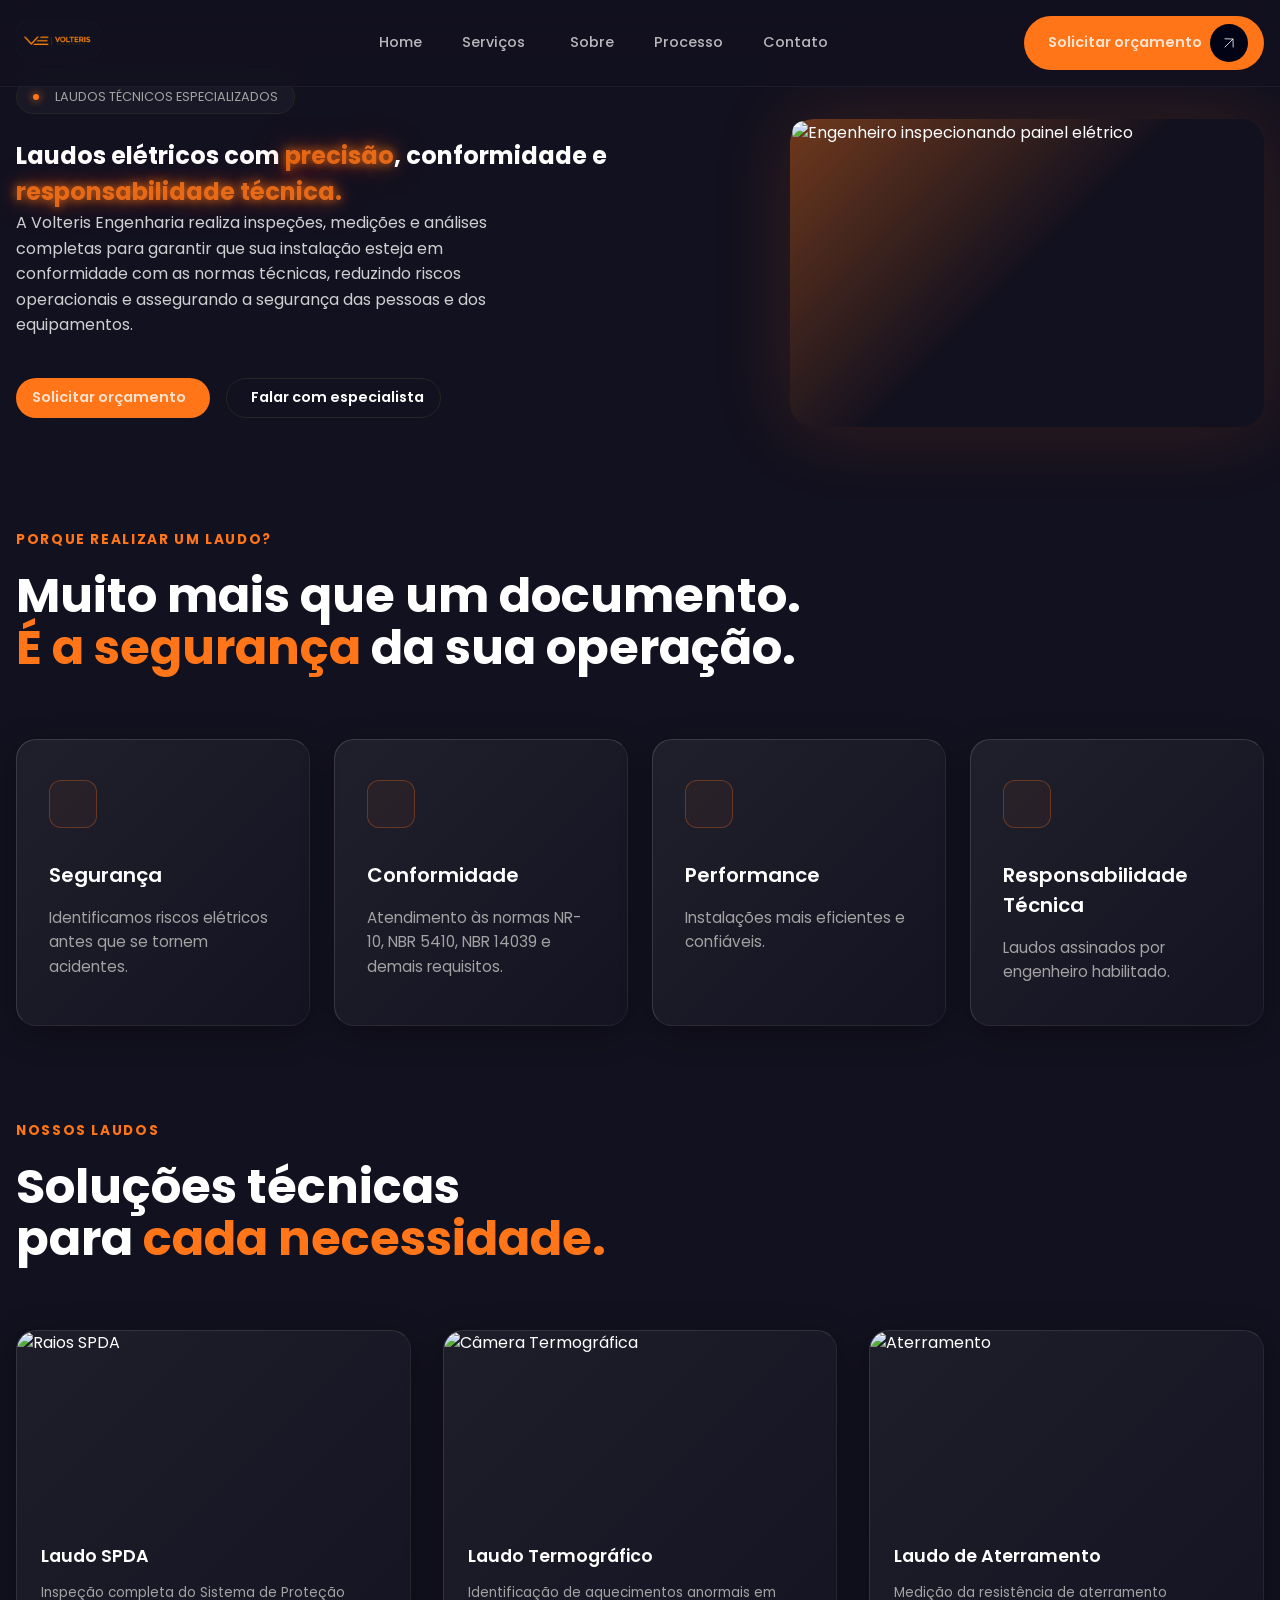
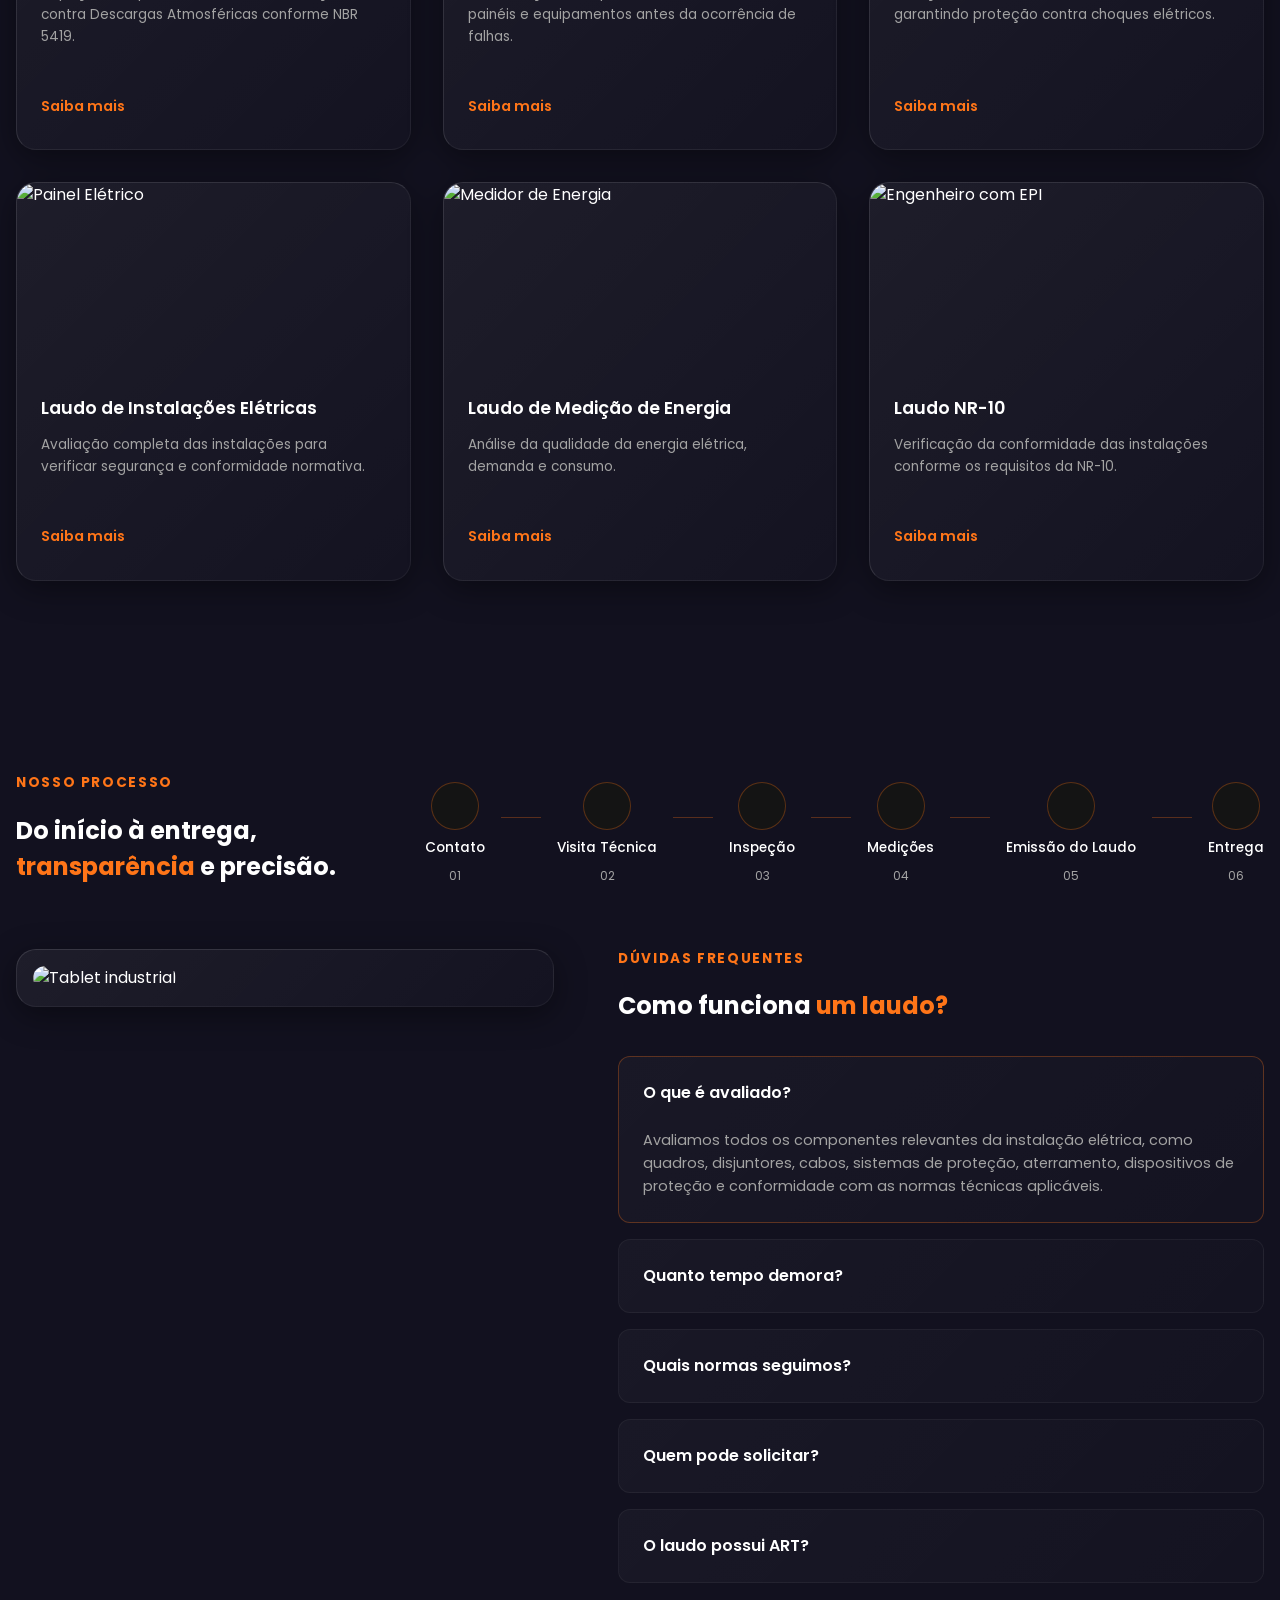
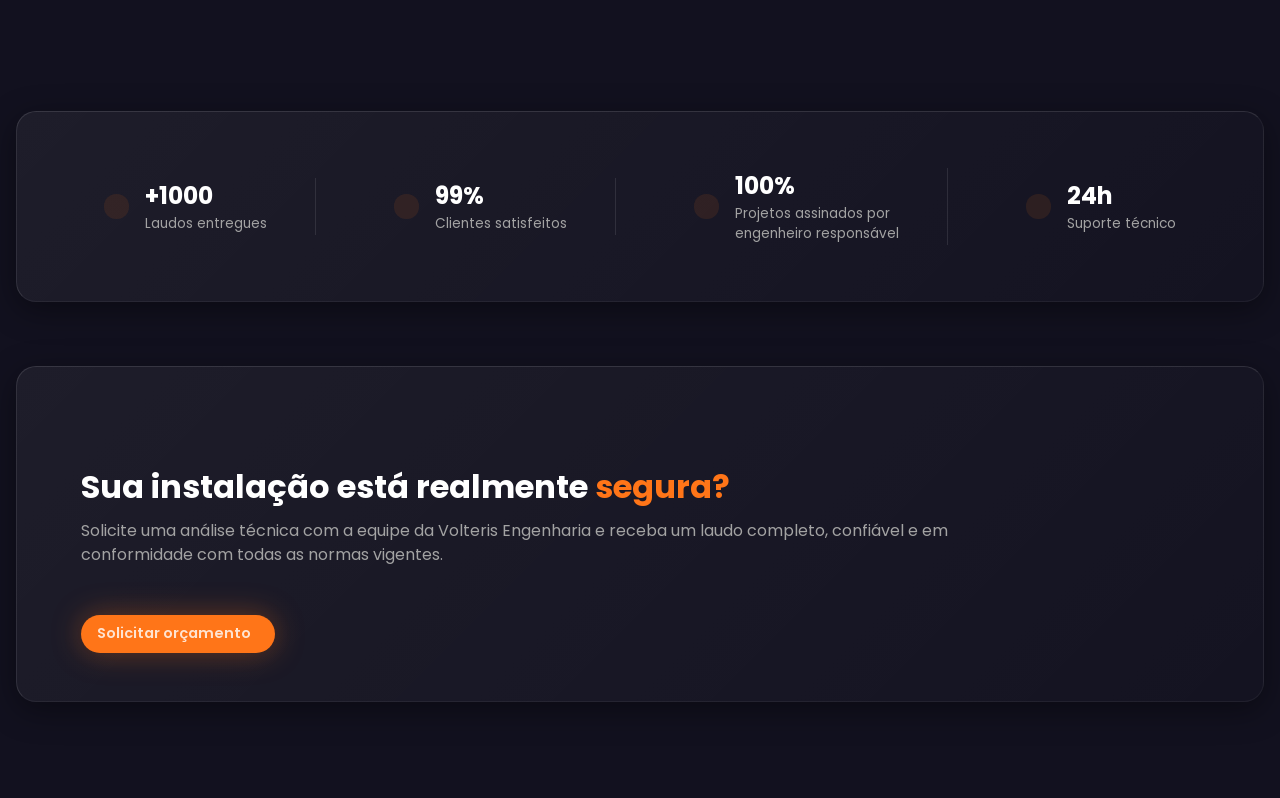
==== commit fa128ed9: "ajustes no index, style e js" ====
--- a/laudos.html
+++ b/laudos.html
@@ -38,7 +38,7 @@
             </div>
 
             <nav class="nav-links">
-                <a href="#home" class="nav-link">Home</a>
+                <a href="index.html" class="nav-link">Home</a>
                 <div class="dropdown">
                     <a href="#" class="nav-link dropdown-toggle">
                         Serviços <i class="ph ph-caret-down"></i>
@@ -48,9 +48,9 @@
                         <li><a href="laudos.html">Laudos Técnicos</a></li>
                     </ul>
                 </div>
-                <a href="#sobre" class="nav-link">Sobre</a>
-                <a href="#processo" class="nav-link">Processo</a>
-                <a href="#contato" class="nav-link">Contato</a>
+                <a href="index.html" class="nav-link">Sobre</a>
+                <a href="index.html" class="nav-link">Processo</a>
+                <a href="index.html" class="nav-link">Contato</a>
             </nav>
 
             <a href="https://wa.me/5547988958961?text=Olá! Gostaria de mais informações." target="_blank"
@@ -63,7 +63,7 @@
 
     <main class="container">
         <!-- Hero Section Laudos -->
-        <section class="hero" id="home-laudos">
+        <section class="hero-laudos" id="home-laudos">
             <div class="hero-content fade-in">
                 <div class="badge">
                     <span class="dot"></span> LAUDOS TÉCNICOS ESPECIALIZADOS
--- a/css/style.css
+++ b/css/style.css
@@ -10,7 +10,11 @@
 
 html {
   scroll-behavior: smooth;
-  scroll-padding-top: 6rem;
+  scroll-padding-top: 7rem;
+}
+
+section[id] {
+  scroll-margin-top: 7rem;
 }
 
 html.has-scroll-smoother {
@@ -87,7 +91,7 @@
 .container {
   max-width: 1680px;
   margin: 0 auto;
-  padding: 0 2rem;
+  padding: 0 1rem;
 }
 
 /* Navbar */
@@ -234,7 +238,7 @@
   grid-template-columns: 1fr 1fr;
   gap: 4rem;
   align-items: center;
-  padding: 4rem 0rem 2rem 0;
+  padding: 3rem 0rem 2rem 0;
 }
 
 .badge {
@@ -1400,10 +1404,10 @@
   font-size: 0.9rem;
 }
 /* =========================================
-   PÁGINA DE SERVIÇOS (INTERNA)
+   PÁGINA DE PROJETOS (INTERNA)
    ========================================= */
 .services-page {
-  padding: 2rem 0 6rem 0;
+  padding: 6rem 0 6rem 0;
   background-color: var(--bg-color);
   background-image: radial-gradient(
     circle at 80% 20%,
@@ -1659,13 +1663,22 @@
    PÁGINA DE LAUDOS (ADAPTAÇÕES)
    ========================================= */
 
+.hero-laudos {
+  display: grid;
+  grid-template-columns: 1fr 1fr;
+  gap: 4rem;
+  align-items: center;
+  padding: 5rem 0rem 2rem 0;
+}
+
+
 .text-accent {
     color: var(--accent-color);
 }
 
 /* Ajuste Grid Benefícios */
 .benefits-laudos {
-    padding: 4rem 0;
+    padding: 2rem 0;
 }
 .benefits-grid {
     grid-template-columns: repeat(4, 1fr);
@@ -1875,19 +1888,3 @@
     max-width: 80%;
 }
 
-/* Responsividade Básica (Adaptar ao seu responsive.css) */
-@media (max-width: 1024px) {
-    .laudos-grid { grid-template-columns: repeat(2, 1fr); }
-    .process-faq-header { flex-direction: column; align-items: flex-start; }
-    .faq-grid { grid-template-columns: 1fr; }
-    .trust-stats { flex-wrap: wrap; gap: 2rem; }
-    .trust-stat-item { border-right: none; padding-right: 0; width: 45%; }
-    .cta-banner-content { flex-direction: column; text-align: center; }
-    .cta-banner-text p { max-width: 100%; }
-}
-@media (max-width: 768px) {
-    .benefits-grid, .laudos-grid { grid-template-columns: 1fr; }
-    .timeline-steps { flex-wrap: wrap; justify-content: flex-start; }
-    .step-line { display: none; }
-    .trust-stat-item { width: 100%; justify-content: center; }
-}
--- a/css/responsive.css
+++ b/css/responsive.css
@@ -251,3 +251,20 @@
         grid-template-columns: 1fr; /* 1 coluna no celular */
     }
 }
+
+/* Responsividade Básica (Adaptar ao seu responsive.css) */
+@media (max-width: 1024px) {
+    .laudos-grid { grid-template-columns: repeat(2, 1fr); }
+    .process-faq-header { flex-direction: column; align-items: flex-start; }
+    .faq-grid { grid-template-columns: 1fr; }
+    .trust-stats { flex-wrap: wrap; gap: 2rem; }
+    .trust-stat-item { border-right: none; padding-right: 0; width: 45%; }
+    .cta-banner-content { flex-direction: column; text-align: center; }
+    .cta-banner-text p { max-width: 100%; }
+}
+@media (max-width: 768px) {
+    .benefits-grid, .laudos-grid { grid-template-columns: 1fr; }
+    .timeline-steps { flex-wrap: wrap; justify-content: flex-start; }
+    .step-line { display: none; }
+    .trust-stat-item { width: 100%; justify-content: center; }
+}
